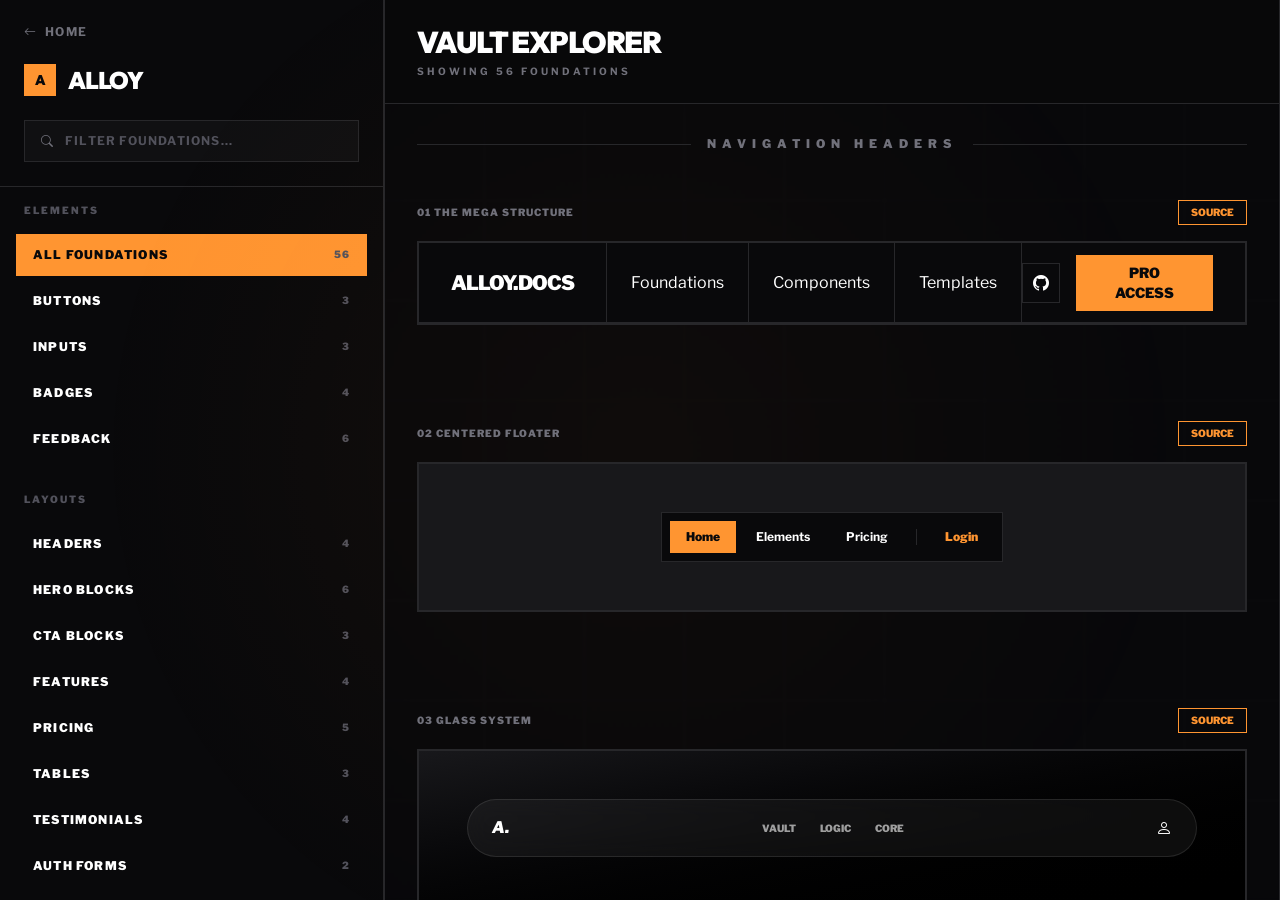
==== components/index.html @ 968284f5 "Initial commit." ====
<html lang="en" class="dark">
<head>
  <meta charset="UTF-8" />
  <meta name="viewport" content="width=device-width, initial-scale=1.0" />
  <title>Alloy | Explorer</title>
  <link href="../src/index.css" rel="stylesheet" />
  <link rel="stylesheet" href="https://cdn.jsdelivr.net/npm/bootstrap-icons/font/bootstrap-icons.css" />
  <style>
    .grid-lines {
        background-image: 
            linear-gradient(to right, rgba(39, 39, 42, 0.1) 1px, transparent 1px),
            linear-gradient(to bottom, rgba(39, 39, 42, 0.1) 1px, transparent 1px);
        background-size: 100px 100px;
    }
    .hero-glow {
        background: radial-gradient(circle at 50% 50%, rgba(255, 149, 49, 0.05) 0%, transparent 70%);
    }
    .pixel-border {
        box-shadow: 
            0 0 0 1px var(--color-bg),
            0 0 0 2px var(--color-border);
    }
    .layout-full-scroll {
      max-height: 80vh;
      overflow-y: auto;
      scrollbar-width: thin;
      scrollbar-color: #ff9531 transparent;
    }
    /* Hide scrollbar for Chrome, Safari and Opera */
    .scrollbar-hide::-webkit-scrollbar {
        display: none;
    }
    .scrollbar-hide {
        -ms-overflow-style: none;  /* IE and Edge */
        scrollbar-width: none;  /* Firefox */
    }
  </style>
</head>
<body class="h-screen overflow-hidden bg-bg text-white font-sans">
  <div class="flex h-full w-full">
    <!-- Structured Sidebar -->
    <aside class="w-full max-w-sm shrink-0 border-r border-border bg-bg">
      <div class="flex h-full flex-col">
        <div class="border-b border-border p-6">
          <div class="flex items-center justify-between mb-6">
              <a href="../index.html" class="flex items-center gap-2 text-xs font-bold text-zinc-500 hover:text-primary transition-colors uppercase tracking-widest">
                <i class="bi bi-arrow-left"></i> Home
              </a>
          </div>
          <h1 class="text-2xl font-black font-outfit tracking-tighter flex items-center gap-3">
            <span class="w-8 h-8 bg-primary flex items-center justify-center text-zinc-950 text-sm">A</span>
            ALLOY
          </h1>
          <div class="mt-6 flex items-center gap-3 border border-border bg-zinc-900/50 px-4 py-3 focus-within:border-primary transition-all">
            <i class="bi bi-search text-zinc-500 text-xs"></i>
            <input id="componentSearch" type="search" placeholder="FILTER FOUNDATIONS..." class="w-full bg-transparent text-xs font-bold uppercase tracking-widest outline-none placeholder:text-zinc-600" />
          </div>
        </div>
        
        <nav class="flex-1 overflow-y-auto p-4 scrollbar-hide space-y-8">
          <div>
            <p class="px-2 text-[10px] font-black uppercase tracking-[0.2em] text-zinc-600 mb-4">Elements</p>
            <div class="space-y-1">
              <button data-type="all" class="type-filter-btn flex w-full items-center justify-between px-4 py-3 text-left text-xs font-black uppercase tracking-widest transition-all border border-transparent hover:border-border hover:bg-bg-alt hover:text-primary">
                <span>All Foundations</span>
                <span class="text-[10px] text-zinc-600" data-count="all">0</span>
              </button>
              <button data-type="buttons" class="type-filter-btn flex w-full items-center justify-between px-4 py-3 text-left text-xs font-black uppercase tracking-widest transition-all border border-transparent hover:border-border hover:bg-bg-alt hover:text-primary">
                <span>Buttons</span>
                <span class="text-[10px] text-zinc-600" data-count="buttons">0</span>
              </button>
              <button data-type="inputs" class="type-filter-btn flex w-full items-center justify-between px-4 py-3 text-left text-xs font-black uppercase tracking-widest transition-all border border-transparent hover:border-border hover:bg-bg-alt hover:text-primary">
                <span>Inputs</span>
                <span class="text-[10px] text-zinc-600" data-count="inputs">0</span>
              </button>
              <button data-type="badges" class="type-filter-btn flex w-full items-center justify-between px-4 py-3 text-left text-xs font-black uppercase tracking-widest transition-all border border-transparent hover:border-border hover:bg-bg-alt hover:text-primary">
                <span>Badges</span>
                <span class="text-[10px] text-zinc-600" data-count="badges">0</span>
              </button>
              <button data-type="feedback" class="type-filter-btn flex w-full items-center justify-between px-4 py-3 text-left text-xs font-black uppercase tracking-widest transition-all border border-transparent hover:border-border hover:bg-bg-alt hover:text-primary">
                <span>Feedback</span>
                <span class="text-[10px] text-zinc-600" data-count="feedback">0</span>
              </button>
            </div>
          </div>

          <div>
            <p class="px-2 text-[10px] font-black uppercase tracking-[0.2em] text-zinc-600 mb-4">Layouts</p>
            <div class="space-y-1">
              <button data-type="navbars" class="type-filter-btn flex w-full items-center justify-between px-4 py-3 text-left text-xs font-black uppercase tracking-widest transition-all border border-transparent hover:border-border hover:bg-bg-alt hover:text-primary">
                <span>Headers</span>
                <span class="text-[10px] text-zinc-600" data-count="navbars">0</span>
              </button>
              <button data-type="heroes" class="type-filter-btn flex w-full items-center justify-between px-4 py-3 text-left text-xs font-black uppercase tracking-widest transition-all border border-transparent hover:border-border hover:bg-bg-alt hover:text-primary">
                <span>Hero Blocks</span>
                <span class="text-[10px] text-zinc-600" data-count="heroes">0</span>
              </button>
              <button data-type="cta" class="type-filter-btn flex w-full items-center justify-between px-4 py-3 text-left text-xs font-black uppercase tracking-widest transition-all border border-transparent hover:border-border hover:bg-bg-alt hover:text-primary">
                <span>CTA Blocks</span>
                <span class="text-[10px] text-zinc-600" data-count="cta">0</span>
              </button>
              <button data-type="features" class="type-filter-btn flex w-full items-center justify-between px-4 py-3 text-left text-xs font-black uppercase tracking-widest transition-all border border-transparent hover:border-border hover:bg-bg-alt hover:text-primary">
                <span>Features</span>
                <span class="text-[10px] text-zinc-600" data-count="features">0</span>
              </button>
              <button data-type="pricing" class="type-filter-btn flex w-full items-center justify-between px-4 py-3 text-left text-xs font-black uppercase tracking-widest transition-all border border-transparent hover:border-border hover:bg-bg-alt hover:text-primary">
                <span>Pricing</span>
                <span class="text-[10px] text-zinc-600" data-count="pricing">0</span>
              </button>
              <button data-type="tables" class="type-filter-btn flex w-full items-center justify-between px-4 py-3 text-left text-xs font-black uppercase tracking-widest transition-all border border-transparent hover:border-border hover:bg-bg-alt hover:text-primary">
                <span>Tables</span>
                <span class="text-[10px] text-zinc-600" data-count="tables">0</span>
              </button>
              <button data-type="testimonials" class="type-filter-btn flex w-full items-center justify-between px-4 py-3 text-left text-xs font-black uppercase tracking-widest transition-all border border-transparent hover:border-border hover:bg-bg-alt hover:text-primary">
                <span>Testimonials</span>
                <span class="text-[10px] text-zinc-600" data-count="testimonials">0</span>
              </button>
              <button data-type="auth" class="type-filter-btn flex w-full items-center justify-between px-4 py-3 text-left text-xs font-black uppercase tracking-widest transition-all border border-transparent hover:border-border hover:bg-bg-alt hover:text-primary">
                <span>Auth Forms</span>
                <span class="text-[10px] text-zinc-600" data-count="auth">0</span>
              </button>
              <button data-type="contact" class="type-filter-btn flex w-full items-center justify-between px-4 py-3 text-left text-xs font-black uppercase tracking-widest transition-all border border-transparent hover:border-border hover:bg-bg-alt hover:text-primary">
                <span>Contact Forms</span>
                <span class="text-[10px] text-zinc-600" data-count="contact">0</span>
              </button>
              <button data-type="footers" class="type-filter-btn flex w-full items-center justify-between px-4 py-3 text-left text-xs font-black uppercase tracking-widest transition-all border border-transparent hover:border-border hover:bg-bg-alt hover:text-primary">
                <span>Footers</span>
                <span class="text-[10px] text-zinc-600" data-count="footers">0</span>
              </button>
              <button data-type="navigation" class="type-filter-btn flex w-full items-center justify-between px-4 py-3 text-left text-xs font-black uppercase tracking-widest transition-all border border-transparent hover:border-border hover:bg-bg-alt hover:text-primary">
                <span>Navigation</span>
                <span class="text-[10px] text-zinc-600" data-count="navigation">0</span>
              </button>
            </div>
          </div>
        </nav>
      </div>
    </aside>

    <!-- Main Content Area -->
    <main class="flex-1 overflow-y-auto grid-lines relative">
      <div class="fixed inset-0 hero-glow pointer-events-none"></div>
      <div class="relative max-w-[1440px] mx-auto min-h-full border-x border-border bg-bg/40 backdrop-blur-[1px]">
        <div class="sticky top-0 z-30 border-b border-border bg-bg/90 backdrop-blur px-8 py-6">
            <h2 class="text-3xl font-black font-outfit tracking-tighter uppercase">Vault Explorer</h2>
            <p id="resultsSummary" class="text-[10px] font-bold text-zinc-500 tracking-[0.3em] uppercase mt-1">Showing all variants</p>
        </div>

        <section id="componentList" class="p-8 space-y-40">
          
          <!-- NAVBARS -->
          <article data-type="navbars" class="component-block">
            <div class="flex items-center gap-4 mb-12">
                <div class="h-px flex-1 bg-border"></div>
                <h3 class="text-xs font-black tracking-[0.5em] text-zinc-500 uppercase">Navigation Headers</h3>
                <div class="h-px flex-1 bg-border"></div>
            </div>

            <div class="space-y-24">
              <!-- Variant 1 -->
              <div class="variant-item" data-variant="Mega Menu Blocky">
                <div class="flex justify-between items-center mb-4">
                    <span class="text-[10px] font-black text-zinc-500 uppercase tracking-widest">01 THE MEGA STRUCTURE</span>
                    <button class="show-code-btn text-[10px] font-black text-primary border border-primary px-3 py-1 hover:bg-primary hover:text-zinc-950 transition-all">SOURCE</button>
                </div>
                <div class="preview-area border-2 border-border bg-bg p-0 overflow-hidden">
                    <nav class="h-20 flex items-center justify-between px-8 border-b border-border">
                        <div class="flex items-center gap-8 h-full">
                            <div class="font-black text-xl tracking-tighter text-white">ALLOY.DOCS</div>
                            <div class="hidden md:flex h-full items-center">
                                <a href="#" class="h-full flex items-center px-6 border-x border-border hover:bg-zinc-900 transition-colors">Foundations</a>
                                <a href="#" class="h-full flex items-center px-6 border-r border-border hover:bg-zinc-900 transition-colors">Components</a>
                                <a href="#" class="h-full flex items-center px-6 border-r border-border hover:bg-zinc-900 transition-colors">Templates</a>
                            </div>
                        </div>
                        <div class="flex items-center gap-4 text-white">
                            <div class="h-10 w-10 border border-border flex items-center justify-center"><i class="bi bi-github"></i></div>
                            <button class="px-6 py-2 bg-primary text-zinc-950 font-black text-sm">PRO ACCESS</button>
                        </div>
                    </nav>
                </div>
              </div>

              <!-- Variant 2 -->
              <div class="variant-item" data-variant="Minimal Center Nav">
                <div class="flex justify-between items-center mb-4">
                    <span class="text-[10px] font-black text-zinc-500 uppercase tracking-widest">02 CENTERED FLOATER</span>
                    <button class="show-code-btn text-[10px] font-black text-primary border border-primary px-3 py-1 hover:bg-primary hover:text-zinc-950 transition-all">SOURCE</button>
                </div>
                <div class="preview-area p-12 bg-bg-alt border-2 border-border">
                    <nav class="max-w-fit mx-auto bg-bg border border-border p-2 flex items-center gap-1">
                        <a href="#" class="px-4 py-2 bg-primary text-zinc-950 text-xs font-black">Home</a>
                        <a href="#" class="px-4 py-2 hover:bg-zinc-900 text-white text-xs font-bold transition-colors">Elements</a>
                        <a href="#" class="px-4 py-2 hover:bg-zinc-900 text-white text-xs font-bold transition-colors">Pricing</a>
                        <div class="w-px h-4 bg-border mx-2"></div>
                        <button class="px-4 py-2 text-xs font-black text-primary">Login</button>
                    </nav>
                </div>
              </div>

              <!-- Variant 3 -->
              <div class="variant-item" data-variant="Glass Compact Nav">
                <div class="flex justify-between items-center mb-4">
                    <span class="text-[10px] font-black text-zinc-500 uppercase tracking-widest">03 GLASS SYSTEM</span>
                    <button class="show-code-btn text-[10px] font-black text-primary border border-primary px-3 py-1 hover:bg-primary hover:text-zinc-950 transition-all">SOURCE</button>
                </div>
                <div class="preview-area p-12 bg-linear-to-br from-zinc-900 to-black border-2 border-border">
                    <nav class="flex items-center justify-between px-6 py-4 bg-white/5 backdrop-blur-md border border-white/10 rounded-full">
                        <div class="font-black text-white italic">A.</div>
                        <div class="flex gap-6">
                            <a href="#" class="text-[10px] font-black uppercase text-white/60 hover:text-white">Vault</a>
                            <a href="#" class="text-[10px] font-black uppercase text-white/60 hover:text-white">Logic</a>
                            <a href="#" class="text-[10px] font-black uppercase text-white/60 hover:text-white">Core</a>
                        </div>
                        <i class="bi bi-person text-white"></i>
                    </nav>
                </div>
              </div>

              <!-- Variant 4: Floating Nav Bar -->
              <div class="variant-item" data-variant="Floating Pill Nav">
                <div class="flex justify-between items-center mb-4">
                    <span class="text-[10px] font-black text-zinc-500 uppercase tracking-widest">04 FLOATING PILL</span>
                    <button class="show-code-btn text-[10px] font-black text-primary border border-primary px-3 py-1 hover:bg-primary hover:text-zinc-950 transition-all">SOURCE</button>
                </div>
                <div class="preview-area p-12 lg:p-24 bg-zinc-950 border-2 border-border relative overflow-hidden flex items-center justify-center">
                    <div class="absolute inset-0 grid-lines opacity-10"></div>
                    <nav class="relative z-10 px-2 py-2 bg-bg border border-border shadow-2xl rounded-full flex items-center gap-2">
                        <a href="#" class="px-6 py-2 rounded-full bg-primary text-zinc-950 text-[10px] font-black uppercase tracking-widest">Dashboard</a>
                        <a href="#" class="px-6 py-2 rounded-full text-zinc-500 hover:text-white hover:bg-zinc-900 transition-all text-[10px] font-black uppercase tracking-widest">Features</a>
                        <a href="#" class="px-6 py-2 rounded-full text-zinc-500 hover:text-white hover:bg-zinc-900 transition-all text-[10px] font-black uppercase tracking-widest">Metrics</a>
                        <div class="w-px h-4 bg-border mx-2"></div>
                        <a href="#" class="w-8 h-8 rounded-full border border-border flex items-center justify-center text-white hover:border-primary hover:text-primary transition-all">
                            <i class="bi bi-grid-fill text-xs"></i>
                        </a>
                    </nav>
                </div>
              </div>
            </div>
          </article>

          <!-- BUTTONS -->
          <article data-type="buttons" class="component-block">
            <div class="flex items-center gap-4 mb-12">
                <div class="h-px flex-1 bg-border"></div>
                <h3 class="text-xs font-black tracking-[0.5em] text-zinc-500 uppercase">Action Elements</h3>
                <div class="h-px flex-1 bg-border"></div>
            </div>

            <div class="grid grid-cols-1 md:grid-cols-3 gap-12">
              <div class="variant-item group" data-variant="Primary Core">
                <div class="flex justify-between items-center mb-4">
                    <span class="text-[10px] font-black text-primary uppercase tracking-widest">01 CORE</span>
                    <button class="show-code-btn text-[10px] border border-primary px-2 py-1">SOURCE</button>
                </div>
                <div class="preview-area bg-zinc-950 p-12 flex items-center justify-center border border-border">
                    <button class="px-8 py-4 bg-primary text-zinc-950 font-black border-2 border-primary hover:bg-transparent hover:text-primary transition-all">CORE ACTION</button>
                </div>
              </div>
              
              <div class="variant-item group" data-variant="Ghost Structural">
                <div class="flex justify-between items-center mb-4">
                    <span class="text-[10px] font-black text-zinc-500 uppercase tracking-widest">02 GHOST</span>
                    <button class="show-code-btn text-[10px] border border-zinc-700 px-2 py-1">SOURCE</button>
                </div>
                <div class="preview-area bg-bg p-12 flex items-center justify-center border border-border">
                    <button class="px-8 py-4 border-2 border-zinc-500 text-zinc-500 font-black hover:bg-zinc-500 hover:text-zinc-950 transition-all">STRUCTURAL</button>
                </div>
              </div>

              <div class="variant-item group" data-variant="Floating Action">
                <div class="flex justify-between items-center mb-4">
                    <span class="text-[10px] font-black text-zinc-500 uppercase tracking-widest">03 FLOATER</span>
                    <button class="show-code-btn text-[10px] border border-zinc-700 px-2 py-1">SOURCE</button>
                </div>
                <div class="preview-area bg-bg p-12 flex items-center justify-center border border-border">
                    <button class="w-16 h-16 bg-primary text-zinc-950 flex items-center justify-center text-2xl pixel-border hover:scale-110 transition-transform"><i class="bi bi-plus-lg"></i></button>
                </div>
              </div>
            </div>
          </article>

          <!-- BADGES -->
          <article data-type="badges" class="component-block">
            <div class="flex items-center gap-4 mb-12">
                <div class="h-px flex-1 bg-border"></div>
                <h3 class="text-xs font-black tracking-[0.5em] text-zinc-500 uppercase">Status Tags</h3>
                <div class="h-px flex-1 bg-border"></div>
            </div>
            
            <div class="grid grid-cols-2 md:grid-cols-4 gap-6">
                <!-- Individual Badge: Success -->
                <div class="variant-item preview-area border border-border p-6 text-center space-y-4" data-variant="Badge Success">
                    <span class="inline-flex items-center px-3 py-1 bg-emerald-500/10 text-emerald-500 border border-emerald-500/20 text-[10px] font-black uppercase tracking-widest">Active</span>
                    <button class="show-code-btn block w-full text-[8px] text-zinc-600 hover:text-primary transition-colors">CODE</button>
                </div>
                <!-- Individual Badge: Warning -->
                <div class="variant-item preview-area border border-border p-6 text-center space-y-4" data-variant="Badge Warning">
                    <span class="inline-flex items-center px-3 py-1 bg-amber-500/10 text-amber-500 border border-amber-500/20 text-[10px] font-black uppercase tracking-widest">Compromised</span>
                    <button class="show-code-btn block w-full text-[8px] text-zinc-600 hover:text-primary transition-colors">CODE</button>
                </div>
                <!-- Individual Badge: Danger -->
                <div class="variant-item preview-area border border-border p-6 text-center space-y-4" data-variant="Badge Danger">
                    <span class="inline-flex items-center px-3 py-1 bg-rose-500/10 text-rose-500 border border-rose-500/20 text-[10px] font-black uppercase tracking-widest">Rejected</span>
                    <button class="show-code-btn block w-full text-[8px] text-zinc-600 hover:text-primary transition-colors">CODE</button>
                </div>
                <!-- Individual Badge: Neutral -->
                <div class="variant-item preview-area border border-border p-6 text-center space-y-4" data-variant="Badge Neutral">
                    <span class="inline-flex items-center px-3 py-1 bg-zinc-500/10 text-zinc-500 border border-zinc-500/20 text-[10px] font-black uppercase tracking-widest">Draft</span>
                    <button class="show-code-btn block w-full text-[8px] text-zinc-600 hover:text-primary transition-colors">CODE</button>
                </div>
            </div>
          </article>

          <!-- INPUTS -->
          <article data-type="inputs" class="component-block">
            <div class="flex items-center gap-4 mb-12">
                <div class="h-px flex-1 bg-border"></div>
                <h3 class="text-xs font-black tracking-[0.5em] text-zinc-500 uppercase">Data Entry</h3>
                <div class="h-px flex-1 bg-border"></div>
            </div>

            <div class="grid grid-cols-1 md:grid-cols-2 gap-12">
               <!-- Variant 1 -->
               <div class="variant-item" data-variant="Blocky Structural Input">
                 <div class="flex justify-between items-center mb-4">
                     <span class="text-[10px] font-black text-zinc-600 uppercase tracking-widest">01 BLOCKY</span>
                     <button class="show-code-btn text-[8px] border border-zinc-800 px-2 py-1">SOURCE</button>
                 </div>
                 <div class="preview-area bg-bg-alt border border-border p-8">
                    <label class="block text-[8px] font-black uppercase text-zinc-600 mb-2">Node Name</label>
                    <input type="text" placeholder="INITIALIZE..." class="w-full bg-zinc-950 border border-border px-4 py-3 text-xs font-black uppercase tracking-widest outline-none focus:border-primary transition-all" />
                 </div>
               </div>

               <!-- Variant 2 -->
               <div class="variant-item" data-variant="Underline Core">
                 <div class="flex justify-between items-center mb-4">
                     <span class="text-[10px] font-black text-zinc-600 uppercase tracking-widest">02 MINIMAL</span>
                     <button class="show-code-btn text-[8px] border border-zinc-800 px-2 py-1">SOURCE</button>
                 </div>
                 <div class="preview-area bg-bg-alt border border-border p-8">
                    <label class="block text-[8px] font-black uppercase text-zinc-600 mb-2">Protocol ID</label>
                    <input type="text" placeholder="AUTH_SECURE" class="w-full bg-transparent border-b-2 border-zinc-800 px-0 py-3 text-sm font-bold outline-none focus:border-primary transition-all" />
                 </div>
               </div>

               <!-- Variant 3 -->
               <div class="variant-item col-span-full" data-variant="Search Command Palette">
                 <div class="flex justify-between items-center mb-4">
                     <span class="text-[10px] font-black text-zinc-600 uppercase tracking-widest">03 CONSOLE</span>
                     <button class="show-code-btn text-[8px] border border-zinc-800 px-2 py-1">SOURCE</button>
                 </div>
                 <div class="preview-area bg-bg-alt border border-border p-1">
                     <div class="flex items-center gap-4 bg-zinc-950 px-6 py-4">
                         <i class="bi bi-terminal text-primary"></i>
                         <input type="text" placeholder="SEARCH PROTOCOLS..." class="w-full bg-transparent text-xs font-black uppercase tracking-widest outline-none placeholder:text-zinc-800" />
                         <div class="flex gap-1">
                             <span class="text-[8px] border border-zinc-800 px-1 py-0.5 text-zinc-600 font-black uppercase">CTR</span>
                             <span class="text-[8px] border border-zinc-800 px-1 py-0.5 text-zinc-600 font-black uppercase">K</span>
                         </div>
                     </div>
                 </div>
               </div>
            </div>
          </article>

          <!-- HEROES -->
          <article data-type="heroes" class="component-block">
            <div class="flex items-center gap-4 mb-12">
                <div class="h-px flex-1 bg-border"></div>
                <h3 class="text-xs font-black tracking-[0.5em] text-zinc-500 uppercase">Immersive Heroes</h3>
                <div class="h-px flex-1 bg-border"></div>
            </div>

            <div class="space-y-24">
                <!-- Variant 1 -->
                <div class="variant-item" data-variant="Hero Split Visual">
                    <div class="flex justify-between items-center mb-6">
                        <p class="text-[10px] font-black text-zinc-500 uppercase tracking-widest">01 THE SPLIT CORE</p>
                        <button class="show-code-btn text-[10px] font-black text-primary border border-primary px-3 py-1 hover:bg-primary hover:text-zinc-950 transition-all">SOURCE</button>
                    </div>
                    <div class="layout-full-scroll border-2 border-border">
                        <section class="grid lg:grid-cols-2 bg-bg text-white">
                            <div class="p-12 lg:p-32 flex flex-col justify-center border-b lg:border-b-0 lg:border-r border-border uppercase font-outfit">
                                <span class="text-primary font-black tracking-[0.3em] text-[10px] mb-8 underline decoration-2 underline-offset-8">Logic Node // 14</span>
                                <h1 class="text-6xl md:text-8xl font-black leading-none mb-12 tracking-tighter">Atomic <br>Systems.</h1>
                                <p class="text-zinc-500 text-lg leading-relaxed max-w-md mb-12 lowercase font-sans">Composable architecture for teams that prioritize structural clarity over generic polish.</p>
                                <div class="flex gap-4">
                                    <button class="px-8 py-4 bg-primary text-zinc-950 font-black text-xs">GET ALLOY</button>
                                    <button class="px-8 py-4 border border-zinc-700 text-zinc-500 font-bold text-xs hover:bg-zinc-900 transition-all">VIEW DOCS</button>
                                </div>
                            </div>
                            <div class="bg-zinc-950 overflow-hidden relative p-12 flex items-center justify-center">
                                <div class="absolute inset-0 grid-lines opacity-20"></div>
                                <div class="w-96 aspect-square border border-border bg-bg pixel-border p-8 relative">
                                    <div class="h-full border border-dashed border-zinc-800 flex flex-col justify-end p-8">
                                        <div class="h-4 w-full bg-zinc-900 mb-2"></div>
                                        <div class="h-4 w-3/4 bg-zinc-900 mb-2"></div>
                                        <div class="h-4 w-full bg-primary"></div>
                                    </div>
                                </div>
                            </div>
                        </section>
                    </div>
                </div>

                <!-- Variant 2 -->
                <div class="variant-item" data-variant="Hero Centered Impact">
                    <div class="flex justify-between items-center mb-6">
                        <p class="text-[10px] font-black text-zinc-500 uppercase tracking-widest">02 THE CENTER MASS</p>
                        <button class="show-code-btn text-[10px] font-black text-primary border border-primary px-3 py-1 hover:bg-primary hover:text-zinc-950 transition-all">SOURCE</button>
                    </div>
                    <div class="preview-area layout-full-scroll border-2 border-border grid-lines px-10">
                        <section class="py-32 px-8 text-center bg-bg/80 backdrop-blur">
                            <h2 class="text-7xl md:text-9xl font-black font-outfit tracking-tighter mb-12 uppercase leading-[0.8] italic">Engineered <br><span class="text-primary italic">Precision.</span></h2>
                            <p class="text-zinc-500 text-xl max-w-2xl mx-auto mb-16 font-bold uppercase tracking-widest">Zero compromises on performance or precision.</p>
                            <div class="flex flex-col md:flex-row items-center justify-center gap-6">
                                <button class="w-full md:w-auto px-12 py-6 bg-primary text-zinc-950 font-black text-xl border-2 border-primary hover:bg-transparent hover:text-primary transition-all uppercase">Start Build</button>
                            </div>
                        </section>
                    </div>
                </div>

                <!-- Variant 3 -->
                <div class="variant-item" data-variant="Hero Narrative Text">
                    <div class="flex justify-between items-center mb-6">
                        <p class="text-[10px] font-black text-zinc-500 uppercase tracking-widest">03 THE NARRATIVE</p>
                        <button class="show-code-btn text-[10px] font-black text-primary border border-primary px-3 py-1 hover:bg-primary hover:text-zinc-950 transition-all">SOURCE</button>
                    </div>
                    <div class="preview-area layout-full-scroll border-2 border-border grid-lines p-12">
                        <section class="max-w-4xl mx-auto py-24 px-12 bg-bg border border-border p-12">
                            <p class="text-4xl md:text-6xl font-black font-outfit uppercase leading-tight mb-16 italic">"We built an industrial foundation for the next generation of digital architecture."</p>
                            <div class="h-2 w-24 bg-primary px-4 mb-8"></div>
                            <div class="flex justify-between items-end">
                                <div class="text-[10px] font-black uppercase text-zinc-600">ALLOY_v1.0.0</div>
                                <button class="text-primary font-black uppercase tracking-widest border-b-2 border-primary">Explore Foundations</button>
                            </div>
                        </section>
                    </div>
                </div>

                <!-- Variant 4: Visual Core Hero -->
                <div class="variant-item" data-variant="Visual Core Hero">
                    <div class="flex justify-between items-center mb-6">
                        <p class="text-[10px] font-black text-zinc-500 uppercase tracking-widest">04 CORE_GEOMETRY</p>
                        <button class="show-code-btn text-[10px] font-black text-primary border border-primary px-3 py-1 hover:bg-primary hover:text-zinc-950 transition-all">SOURCE</button>
                    </div>
                    <div class="preview-area layout-full-scroll border-2 border-border grid-lines relative p-20 py-40 flex items-center justify-center">
                         <div class="absolute inset-0 opacity-10 bg-[radial-gradient(circle_at_center,var(--color-primary)_1px,transparent_1px)] bg-size-[40px_40px]"></div>
                         <div class="z-10 text-center max-w-4xl">
                            <h3 class="text-8xl md:text-[12rem] font-black font-outfit uppercase leading-[0.8] mb-12 tracking-tighter italic">Alloy <br><span class="text-primary">Core.</span></h3>
                            <button class="px-16 py-8 border-4 border-primary text-primary font-black uppercase text-2xl hover:bg-primary hover:text-bg transition-all">Initialize_v4</button>
                         </div>
                    </div>
                </div>
                <!-- Variant 5: Command Console Hero -->
                <div class="variant-item" data-variant="Command Console Hero">
                    <div class="flex justify-between items-center mb-6">
                        <p class="text-[10px] font-black text-zinc-500 uppercase tracking-widest">05 TERMINAL_CMD</p>
                        <button class="show-code-btn text-[10px] font-black text-primary border border-primary px-3 py-1 hover:bg-primary hover:text-zinc-950 transition-all">SOURCE</button>
                    </div>
                    <div class="preview-area layout-full-scroll border-2 border-border bg-bg p-8 font-mono">
                         <div class="bg-zinc-900 border border-border overflow-hidden max-w-2xl mx-auto">
                             <div class="px-4 py-2 bg-zinc-800 border-b border-border flex items-center justify-between">
                                 <span class="text-[10px] font-bold text-zinc-500">alloy@core: ~</span>
                                 <div class="flex gap-1.5">
                                     <div class="w-2 h-2 rounded-full bg-rose-500/50"></div>
                                     <div class="w-2 h-2 rounded-full bg-amber-500/50"></div>
                                     <div class="w-2 h-2 rounded-full bg-emerald-500/50"></div>
                                 </div>
                             </div>
                             <div class="p-6 text-emerald-500 text-xs leading-relaxed">
                                 <p class="mb-2"><span class="text-zinc-500">$</span> alloy init --foundation</p>
                                 <p class="mb-2">[OK] Scoping architecture...</p>
                                 <p class="mb-2 font-black text-white italic">[DONE] Core logic established.</p>
                                 <p class="mb-4 text-primary animate-pulse">_</p>
                                 <button class="px-6 py-2 border border-emerald-500 text-emerald-500 text-[10px] font-bold uppercase hover:bg-emerald-500 hover:text-bg transition-all">Deploy.x0</button>
                             </div>
                         </div>
                    </div>
                </div>

                <!-- Variant 6: Split Visual Hero -->
                <div class="variant-item" data-variant="Split Visual Hero">
                    <div class="flex justify-between items-center mb-6">
                        <p class="text-[10px] font-black text-zinc-500 uppercase tracking-widest">06 SPLIT_VISUAL</p>
                        <button class="show-code-btn text-[10px] font-black text-primary border border-primary px-3 py-1 hover:bg-primary hover:text-zinc-950 transition-all">SOURCE</button>
                    </div>
                    <div class="preview-area items-stretch border-2 border-border overflow-hidden">
                        <section class="grid lg:grid-cols-2 bg-bg min-h-[500px]">
                            <div class="p-16 flex flex-col justify-center border-b lg:border-b-0 lg:border-r border-border">
                                <h2 class="text-5xl font-black font-outfit uppercase italic tracking-tighter leading-none mb-8">Structural <br>Integrity_</h2>
                                <p class="text-zinc-500 text-sm font-bold uppercase tracking-widest leading-relaxed mb-12">Building foundations that scale with your logic, not just your layout.</p>
                                <div class="flex gap-4">
                                     <button class="px-8 py-4 bg-primary text-bg font-black uppercase text-xs">Initialize</button>
                                </div>
                            </div>
                            <div class="bg-zinc-900 relative flex items-center justify-center p-12 overflow-hidden">
                                 <div class="absolute inset-0 grid-lines opacity-10"></div>
                                 <div class="relative w-full aspect-video border-2 border-primary bg-zinc-950 pixel-border p-4">
                                      <div class="h-full border border-dashed border-zinc-700 flex flex-col justify-center items-center gap-4">
                                           <div class="w-12 h-1 bg-primary"></div>
                                           <div class="w-24 h-1 bg-zinc-800"></div>
                                           <div class="w-16 h-1 bg-primary"></div>
                                      </div>
                                 </div>
                            </div>
                        </section>
                    </div>
                </div>
            </div>
          </article>

          <!-- FEATURES -->
          <article data-type="features" class="component-block">
            <div class="flex items-center gap-4 mb-12">
                <div class="h-px flex-1 bg-border"></div>
                <h3 class="text-xs font-black tracking-[0.5em] text-zinc-500 uppercase">Foundations</h3>
                <div class="h-px flex-1 bg-border"></div>
            </div>

            <div class="space-y-24">
                <!-- Variant 1 -->
                <div class="variant-item" data-variant="Feature Grid">
                    <div class="flex justify-between items-center mb-6">
                        <p class="text-[10px] font-black text-zinc-500 uppercase tracking-widest">01 PIXEL GRID</p>
                        <button class="show-code-btn text-[10px] font-black text-primary border border-primary px-3 py-1 hover:bg-primary hover:text-zinc-950 transition-all">SOURCE</button>
                    </div>
                    <div class="preview-area grid md:grid-cols-3 border border-border">
                        <div class="p-12 border-b md:border-b-0 md:border-r border-border hover:bg-zinc-900 transition-all text-white">
                            <div class="w-12 h-12 bg-primary flex items-center justify-center font-black text-zinc-950 mb-8 font-outfit">A</div>
                            <h4 class="text-xl font-bold mb-4 uppercase">Logic Driven</h4>
                            <p class="text-zinc-500 text-sm leading-relaxed">Components following a strict mathematical foundation.</p>
                        </div>
                        <div class="p-12 border-b md:border-b-0 md:border-r border-border hover:bg-zinc-900 transition-all text-white">
                            <div class="w-12 h-12 bg-zinc-800 flex items-center justify-center font-black text-white mb-8 font-outfit">B</div>
                            <h4 class="text-xl font-bold mb-4 uppercase">Zero Bloat</h4>
                            <p class="text-zinc-500 text-sm leading-relaxed">Clean, efficient Tailwind utility patterns.</p>
                        </div>
                        <div class="p-12 hover:bg-zinc-900 transition-all text-white">
                            <div class="w-12 h-12 bg-zinc-800 flex items-center justify-center font-black text-white mb-8 font-outfit">C</div>
                            <h4 class="text-xl font-bold mb-4 uppercase">Modular.</h4>
                            <p class="text-zinc-500 text-sm leading-relaxed">Standardized intersections and scales.</p>
                        </div>
                    </div>
                </div>

                <!-- Variant 2 -->
                <div class="variant-item" data-variant="Visual Feature Split">
                    <div class="flex justify-between items-center mb-6">
                        <p class="text-[10px] font-black text-zinc-500 uppercase tracking-widest">02 INTERFACE MERGE</p>
                        <button class="show-code-btn text-[10px] font-black text-primary border border-primary px-3 py-1 hover:bg-primary hover:text-zinc-950 transition-all">SOURCE</button>
                    </div>
                    <div class="preview-area border-2 border-border grid md:grid-cols-2">
                        <div class="p-12 lg:p-20 bg-bg border-b md:border-b-0 md:border-r border-border">
                            <h3 class="text-4xl font-black font-outfit uppercase mb-8 italic text-white">Raw <br>Interface.</h3>
                            <p class="text-zinc-500 mb-12 leading-relaxed">Anti-aliasing on all core font-weights.</p>
                            <div class="flex gap-4">
                                <div class="w-10 h-10 border border-primary flex items-center justify-center text-primary font-black">01</div>
                                <div class="w-10 h-10 border border-zinc-700 flex items-center justify-center text-zinc-700 font-black">02</div>
                                <div class="w-10 h-10 border border-zinc-700 flex items-center justify-center text-zinc-700 font-black">03</div>
                            </div>
                        </div>
                        <div class="bg-zinc-950 p-12 flex items-center justify-center relative overflow-hidden">
                            <div class="absolute inset-0 grid-lines opacity-10"></div>
                            <div class="w-full h-40 border border-dashed border-zinc-700"></div>
                        </div>
                    </div>
                </div>

                <!-- Variant 3 -->
                <div class="variant-item" data-variant="Features List Blocky">
                    <div class="flex justify-between items-center mb-6">
                        <p class="text-[10px] font-black text-zinc-500 uppercase tracking-widest">03 THE STACK</p>
                        <button class="show-code-btn text-[10px] font-black text-primary border border-primary px-3 py-1 hover:bg-primary hover:text-zinc-950 transition-all">SOURCE</button>
                    </div>
                    <div class="preview-area space-y-px bg-border border border-border">
                        <div class="p-8 bg-bg flex items-center justify-between hover:bg-zinc-900 transition-all">
                            <span class="text-xs font-black uppercase tracking-widest">Global State Logic</span>
                            <i class="bi bi-arrow-right text-primary"></i>
                        </div>
                        <div class="p-8 bg-bg flex items-center justify-between hover:bg-zinc-900 transition-all">
                            <span class="text-xs font-black uppercase tracking-widest">Atomic Prop System</span>
                            <i class="bi bi-arrow-right text-primary"></i>
                        </div>
                        <div class="p-8 bg-bg flex items-center justify-between hover:bg-zinc-900 transition-all">
                            <span class="text-xs font-black uppercase tracking-widest">Pixel Grid Engine</span>
                            <i class="bi bi-arrow-right text-primary"></i>
                        </div>
                    </div>
                </div>

                <!-- Variant 4: Hover Cards Feature Grid -->
                <div class="variant-item" data-variant="Hover Grid Logic">
                    <div class="flex justify-between items-center mb-6">
                        <p class="text-[10px] font-black text-zinc-500 uppercase tracking-widest">04 HOVER SYSTEM LOGIC</p>
                        <button class="show-code-btn text-[10px] font-black text-primary border border-primary px-3 py-1 hover:bg-primary hover:text-zinc-950 transition-all">SOURCE</button>
                    </div>
                    <div class="preview-area grid md:grid-cols-2 lg:grid-cols-4 gap-6 bg-transparent">
                        <div class="p-8 border-2 border-border bg-bg hover:border-primary hover:-translate-y-2 transition-all cursor-pointer group">
                            <i class="bi bi-cpu-fill text-3xl text-zinc-600 mb-6 group-hover:text-primary transition-all block"></i>
                            <h4 class="text-xs font-black uppercase mb-4 text-white">Logic Processing</h4>
                            <p class="text-[10px] uppercase font-bold text-zinc-500">Fast logic resolution protocols.</p>
                        </div>
                        <div class="p-8 border-2 border-border bg-bg hover:border-primary hover:-translate-y-2 transition-all cursor-pointer group">
                            <i class="bi bi-shield-lock-fill text-3xl text-zinc-600 mb-6 group-hover:text-primary transition-all block"></i>
                            <h4 class="text-xs font-black uppercase mb-4 text-white">Encrypted Core</h4>
                            <p class="text-[10px] uppercase font-bold text-zinc-500">Security-first architecture design.</p>
                        </div>
                        <div class="p-8 border-2 border-border bg-bg hover:border-primary hover:-translate-y-2 transition-all cursor-pointer group">
                            <i class="bi bi-hdd-network-fill text-3xl text-zinc-600 mb-6 group-hover:text-primary transition-all block"></i>
                            <h4 class="text-xs font-black uppercase mb-4 text-white">Network Sync</h4>
                            <p class="text-[10px] uppercase font-bold text-zinc-500">Real-time global state replication.</p>
                        </div>
                        <div class="p-8 border-2 border-border bg-bg hover:border-primary hover:-translate-y-2 transition-all cursor-pointer group">
                            <i class="bi bi-lightning-charge-fill text-3xl text-zinc-600 mb-6 group-hover:text-primary transition-all block"></i>
                            <h4 class="text-xs font-black uppercase mb-4 text-white">Zero Latency</h4>
                            <p class="text-[10px] uppercase font-bold text-zinc-500">Instant component render engine.</p>
                        </div>
                    </div>
                </div>
            </div>
          </article>

          <!-- PRICING -->
          <article data-type="pricing" class="component-block">
            <div class="flex items-center gap-4 mb-12">
                <div class="h-px flex-1 bg-border"></div>
                <h3 class="text-xs font-black tracking-[0.5em] text-zinc-500 uppercase">Unit Pricing</h3>
                <div class="h-px flex-1 bg-border"></div>
            </div>

            <div class="space-y-24">
                <!-- Variant 1 -->
                <div class="variant-item" data-variant="Pricing Tier Blocky">
                    <div class="flex justify-between items-center mb-6">
                        <p class="text-[10px] font-black text-zinc-500 uppercase tracking-widest">01 GRID PRICING</p>
                        <button class="show-code-btn text-[10px] font-black text-primary border border-primary px-3 py-1 hover:bg-primary hover:text-zinc-950 transition-all">SOURCE</button>
                    </div>
                    <div class="preview-area grid md:grid-cols-3 gap-px bg-border border border-border">
                        <div class="p-12 bg-bg">
                            <h4 class="text-xs font-black text-zinc-600 uppercase mb-8">Node // 01</h4>
                            <div class="text-4xl font-black mb-8 italic">$0</div>
                            <button class="w-full py-4 border border-zinc-800 text-zinc-600 font-black text-[10px] uppercase tracking-widest">Initialize</button>
                        </div>
                        <div class="p-12 bg-bg border-x-4 border-x-primary">
                            <h4 class="text-xs font-black text-primary uppercase mb-8">Core // 02</h4>
                            <div class="text-4xl font-black mb-8 italic">$49</div>
                            <button class="w-full py-4 bg-primary text-zinc-950 font-black text-[10px] uppercase tracking-widest">Get Primary</button>
                        </div>
                        <div class="p-12 bg-bg">
                            <h4 class="text-xs font-black text-zinc-600 uppercase mb-8">Nexus // 03</h4>
                            <div class="text-4xl font-black mb-8 italic">$149</div>
                            <button class="w-full py-4 border border-zinc-800 text-zinc-600 font-black text-[10px] uppercase tracking-widest">Connect</button>
                        </div>
                    </div>
                </div>

                <!-- Variant 2 -->
                <div class="variant-item" data-variant="Pricing Comparison">
                    <div class="flex justify-between items-center mb-6">
                        <p class="text-[10px] font-black text-zinc-500 uppercase tracking-widest">02 LOGIC COMPARISON</p>
                        <button class="show-code-btn text-[10px] font-black text-primary border border-primary px-3 py-1 hover:bg-primary hover:text-zinc-950 transition-all">SOURCE</button>
                    </div>
                    <div class="preview-area border border-border">
                        <div class="grid grid-cols-2 border-b border-border">
                            <div class="p-6 font-black uppercase text-[10px] border-r border-border text-zinc-500">Foundations</div>
                            <div class="p-6 text-center text-primary font-black uppercase text-[10px]">Included</div>
                        </div>
                        <div class="grid grid-cols-2 border-b border-border">
                            <div class="p-6 font-black uppercase text-[10px] border-r border-border text-zinc-500">Pixel Engine</div>
                            <div class="p-6 text-center text-primary font-black uppercase text-[10px]">Pro Only</div>
                        </div>
                    </div>
                </div>

                <!-- Variant 3 -->
                <div class="variant-item" data-variant="Pricing Minimal Inline">
                    <div class="flex justify-between items-center mb-6">
                        <p class="text-[10px] font-black text-zinc-500 uppercase tracking-widest">03 INLINE UNIT</p>
                        <button class="show-code-btn text-[10px] font-black text-primary border border-primary px-3 py-1 hover:bg-primary hover:text-zinc-950 transition-all">SOURCE</button>
                    </div>
                    <div class="preview-area p-8 border-2 border-primary bg-bg flex items-center justify-between">
                        <div>
                            <div class="text-2xl font-black font-outfit uppercase italic text-white leading-tight">Professional Stack</div>
                            <div class="text-[10px] font-black text-zinc-600 uppercase tracking-widest">Billed annually // Unlimited components</div>
                        </div>
                        <button class="px-8 py-4 bg-primary text-zinc-950 font-black uppercase tracking-widest text-xs">Access // $299</button>
                    </div>
                </div>

                <!-- Variant 4: Enterprise logic -->
                <div class="variant-item" data-variant="Enterprise Expanded">
                    <div class="flex justify-between items-center mb-6">
                        <p class="text-[10px] font-black text-zinc-500 uppercase tracking-widest">04 ENTERPRISE_SLOT</p>
                        <button class="show-code-btn text-[10px] font-black text-primary border border-primary px-3 py-1">SOURCE</button>
                    </div>
                    <div class="preview-area border border-border bg-bg p-12 flex flex-col items-center text-center">
                         <div class="text-[8px] font-black text-primary border border-primary px-4 py-1 mb-8">PROTOCOL: NEXUS_ELITE</div>
                         <h3 class="text-5xl font-black font-outfit uppercase italic mb-8 text-white">Custom Core <br>Infrastructure.</h3>
                         <div class="h-px w-24 bg-zinc-800 mb-12"></div>
                         <button class="bg-zinc-900 border border-border px-12 py-6 text-xs font-black uppercase tracking-widest hover:border-primary transition-all text-white">Request Dedicated Logic</button>
                    </div>
                </div>

                <!-- Variant 5: Logic Comparison Matrix -->
                <div class="variant-item" data-variant="Features Matrix">
                    <div class="flex justify-between items-center mb-6">
                        <p class="text-[10px] font-black text-zinc-500 uppercase tracking-widest">05 FEATURES_MATRIX</p>
                        <button class="show-code-btn text-[10px] font-black text-primary border border-primary px-3 py-1">SOURCE</button>
                    </div>
                    <div class="preview-area border-2 border-border bg-bg overflow-x-auto scollbar-hide">
                         <table class="w-full text-left border-collapse min-w-[600px]">
                             <thead>
                                 <tr class="bg-zinc-900 border-b border-border">
                                     <th class="p-8 text-[10px] font-black uppercase tracking-[0.2em] text-zinc-500">Core Feature</th>
                                     <th class="p-8 text-[10px] font-black uppercase tracking-[0.2em] text-center text-zinc-500">Node</th>
                                     <th class="p-8 text-[10px] font-black uppercase tracking-[0.2em] text-center text-primary">Nexus</th>
                                     <th class="p-8 text-[10px] font-black uppercase tracking-[0.2em] text-center text-zinc-500">Elite</th>
                                 </tr>
                             </thead>
                             <tbody class="divide-y divide-border">
                                 <tr>
                                     <td class="p-8 text-xs font-bold text-zinc-300">Atomic Component Access</td>
                                     <td class="p-8 text-center text-primary font-black">✓</td>
                                     <td class="p-8 text-center text-primary font-black">✓</td>
                                     <td class="p-8 text-center text-primary font-black">✓</td>
                                 </tr>
                                 <tr>
                                     <td class="p-8 text-xs font-bold text-zinc-300">Custom Protocol Tokens</td>
                                     <td class="p-8 text-center text-zinc-800">_</td>
                                     <td class="p-8 text-center text-primary font-black">✓</td>
                                     <td class="p-8 text-center text-primary font-black">✓</td>
                                 </tr>
                                 <tr>
                                     <td class="p-8 text-xs font-bold text-zinc-300">Dedicated Support Node</td>
                                     <td class="p-8 text-center text-zinc-800">_</td>
                                     <td class="p-8 text-center text-zinc-800">_</td>
                                     <td class="p-8 text-center text-primary font-black">✓</td>
                                 </tr>
                             </tbody>
                         </table>
                    </div>
                </div>
            </div>
          </article>

          <!-- TABLES -->
          <article data-type="tables" class="component-block">
            <div class="flex items-center gap-4 mb-12">
                <div class="h-px flex-1 bg-border"></div>
                <h3 class="text-xs font-black tracking-[0.5em] text-zinc-500 uppercase">Data Structures</h3>
                <div class="h-px flex-1 bg-border"></div>
            </div>

            <div class="space-y-16">
                <!-- Variant 1: Industrial Table -->
                <div class="variant-item" data-variant="Industrial Data Table">
                    <div class="flex justify-between items-center mb-6">
                        <p class="text-[10px] font-black text-zinc-500 uppercase tracking-widest">01 INDUSTRIAL_GRID</p>
                        <button class="show-code-btn text-[10px] font-black text-primary border border-primary px-3 py-1">SOURCE</button>
                    </div>
                    <div class="preview-area border border-border bg-bg overflow-x-auto scollbar-hide">
                        <table class="w-full text-left border-collapse">
                            <thead>
                                <tr class="bg-zinc-900/50 border-b border-border">
                                    <th class="p-6 text-[10px] font-black text-zinc-500 uppercase tracking-widest">Node ID</th>
                                    <th class="p-6 text-[10px] font-black text-zinc-500 uppercase tracking-widest">Protocol</th>
                                    <th class="p-6 text-[10px] font-black text-zinc-500 uppercase tracking-widest">Status</th>
                                    <th class="p-6 text-[10px] font-black text-zinc-500 uppercase tracking-widest">Integrity</th>
                                </tr>
                            </thead>
                            <tbody class="divide-y divide-border">
                                <tr class="hover:bg-zinc-900/40 transition-colors">
                                    <td class="p-6 text-xs font-bold font-mono">X-492-CORE</td>
                                    <td class="p-6 text-xs font-bold">SYPHON_v4</td>
                                    <td class="p-6">
                                        <span class="px-2 py-1 bg-emerald-500/10 text-emerald-500 border border-emerald-500/20 text-[8px] font-black uppercase">Active</span>
                                    </td>
                                    <td class="p-6">
                                        <div class="w-full bg-zinc-900 h-1">
                                            <div class="bg-primary h-full w-[80%]"></div>
                                        </div>
                                    </td>
                                </tr>
                                <tr class="hover:bg-zinc-900/40 transition-colors">
                                    <td class="p-6 text-xs font-bold font-mono">B-108-VAULT</td>
                                    <td class="p-6 text-xs font-bold">LOCK_RSA</td>
                                    <td class="p-6">
                                        <span class="px-2 py-1 bg-zinc-500/10 text-zinc-500 border border-zinc-500/20 text-[8px] font-black uppercase">Standby</span>
                                    </td>
                                    <td class="p-6">
                                        <div class="w-full bg-zinc-900 h-1">
                                            <div class="bg-zinc-700 h-full w-[40%]"></div>
                                        </div>
                                    </td>
                                </tr>
                            </tbody>
                        </table>
                    </div>
                </div>

                <!-- Variant 2: Feature Comparison Grid -->
                <div class="variant-item" data-variant="Feature Comparison Grid">
                    <div class="flex justify-between items-center mb-6">
                        <p class="text-[10px] font-black text-zinc-500 uppercase tracking-widest">02 LOGIC_COMPARISON</p>
                        <button class="show-code-btn text-[10px] font-black text-primary border border-primary px-3 py-1">SOURCE</button>
                    </div>
                    <div class="preview-area border border-border bg-bg overflow-hidden">
                        <div class="grid grid-cols-4 bg-zinc-900/50 border-b border-border">
                            <div class="p-6 text-[10px] font-black text-zinc-500 uppercase tracking-widest col-span-1">Architecture</div>
                            <div class="p-6 text-[10px] font-black text-zinc-500 uppercase tracking-widest text-center border-l border-border">Base</div>
                            <div class="p-6 text-[10px] font-black text-primary uppercase tracking-widest text-center border-x border-border">Pro</div>
                            <div class="p-6 text-[10px] font-black text-zinc-500 uppercase tracking-widest text-center">Elite</div>
                        </div>
                        <div class="grid grid-cols-4 border-b border-border items-center">
                            <div class="p-6 text-xs font-bold">Pixel Precision Logic</div>
                            <div class="p-6 text-center border-l border-border"><i class="bi bi-check2 text-primary"></i></div>
                            <div class="p-6 text-center border-x border-border"><i class="bi bi-check2 text-primary"></i></div>
                            <div class="p-6 text-center"><i class="bi bi-check2 text-primary"></i></div>
                        </div>
                        <div class="grid grid-cols-4 items-center">
                            <div class="p-6 text-xs font-bold">Industrial Animations</div>
                            <div class="p-6 text-center border-l border-border"><i class="bi bi-dash text-zinc-800"></i></div>
                            <div class="p-6 text-center border-x border-border"><i class="bi bi-check2 text-primary"></i></div>
                            <div class="p-6 text-center"><i class="bi bi-check2 text-primary"></i></div>
                        </div>
                    </div>
                </div>

                <!-- Variant 3: Expanding Row Table -->
                <div class="variant-item" data-variant="Expanding Row Logic">
                    <div class="flex justify-between items-center mb-6">
                        <p class="text-[10px] font-black text-zinc-500 uppercase tracking-widest">03 DATA_EXPAND</p>
                        <button class="show-code-btn text-[10px] font-black text-primary border border-primary px-3 py-1 hover:bg-primary hover:text-zinc-950 transition-all">SOURCE</button>
                    </div>
                    <div class="preview-area border border-border bg-bg overflow-hidden flex flex-col">
                        <div class="p-4 bg-zinc-950 border-b border-border flex gap-4 text-[10px] font-black text-zinc-500 uppercase tracking-widest">
                             <div class="w-8">Wait</div>
                             <div class="flex-1">Repository Name</div>
                             <div class="w-32 hidden md:block">Build Status</div>
                             <div class="w-24 text-right">Metric</div>
                        </div>
                        <div class="group border-b border-border hover:bg-zinc-900 transition-all cursor-pointer">
                            <div class="p-4 flex gap-4 items-center">
                                 <div class="w-8 text-zinc-500 group-hover:text-primary transition-all"><i class="bi bi-arrow-right text-xs"></i></div>
                                 <div class="flex-1 font-bold text-xs uppercase text-white">project-alloy-core</div>
                                 <div class="w-32 hidden md:flex items-center gap-2"><div class="w-2 h-2 rounded-full bg-emerald-500 animate-pulse"></div><span class="text-[10px] uppercase font-bold text-zinc-400">Pass</span></div>
                                 <div class="w-24 text-[10px] uppercase font-black text-primary text-right">99.9%</div>
                            </div>
                        </div>
                        <div class="group hover:bg-zinc-900 transition-all cursor-pointer">
                            <div class="p-4 flex gap-4 items-center">
                                 <div class="w-8 text-zinc-500 group-hover:text-amber-500 transition-all"><i class="bi bi-arrow-right text-xs"></i></div>
                                 <div class="flex-1 font-bold text-xs uppercase text-white">vault-infrastructure</div>
                                 <div class="w-32 hidden md:flex items-center gap-2"><div class="w-2 h-2 rounded-full bg-amber-500 animate-pulse"></div><span class="text-[10px] uppercase font-bold text-zinc-400">Syncing</span></div>
                                 <div class="w-24 text-[10px] uppercase font-black text-amber-500 text-right">45.2%</div>
                            </div>
                        </div>
                    </div>
                </div>
            </div>
          </article>

          <!-- CTA -->
          <article data-type="cta" class="component-block">
            <div class="flex items-center gap-4 mb-12">
                <div class="h-px flex-1 bg-border"></div>
                <h3 class="text-xs font-black tracking-[0.5em] text-zinc-500 uppercase">Incentives</h3>
                <div class="h-px flex-1 bg-border"></div>
            </div>

            <div class="space-y-24">
                <!-- Variant 1 -->
                <div class="variant-item" data-variant="CTA Blocky Flush">
                    <div class="flex justify-between items-center mb-6">
                        <p class="text-[10px] font-black text-zinc-500 uppercase tracking-widest">01 FLUSH INCENTIVE</p>
                        <button class="show-code-btn text-[10px] font-black text-primary px-3 py-1 border border-primary">SOURCE</button>
                    </div>
                    <div class="preview-area bg-primary p-12 lg:p-24 text-zinc-950 text-center relative overflow-hidden">
                        <div class="absolute inset-0 grid-lines opacity-10"></div>
                        <h3 class="text-4xl md:text-6xl font-black font-outfit tracking-tighter mb-8 uppercase relative z-10 italic">Engineered <br>for builders.</h3>
                        <div class="flex justify-center gap-4 relative z-10">
                            <button class="px-10 py-5 bg-zinc-950 text-primary font-black uppercase text-xs">Initialize Explorer</button>
                        </div>
                    </div>
                </div>

                <!-- Variant 2 -->
                <div class="variant-item" data-variant="CTA Split Action">
                    <div class="flex justify-between items-center mb-6">
                        <p class="text-[10px] font-black text-zinc-500 uppercase tracking-widest">02 SPLIT COMMAND</p>
                        <button class="show-code-btn text-[10px] font-black text-primary border border-primary px-3 py-1 hover:bg-primary hover:text-zinc-950 transition-all">SOURCE</button>
                    </div>
                    <div class="preview-area grid md:grid-cols-2 border border-border bg-bg">
                        <div class="p-12 border-b md:border-b-0 md:border-r border-border">
                            <h4 class="text-2xl font-black uppercase mb-4 text-white">Ready to <br>deploy?</h4>
                        </div>
                        <div class="p-12 flex flex-col justify-center">
                            <button class="px-8 py-4 bg-zinc-800 text-white font-black uppercase text-xs hover:bg-primary hover:text-zinc-950 transition-all">Connect Repository</button>
                        </div>
                    </div>
                </div>

                <!-- Variant 3: Terminal Subscription -->
                <div class="variant-item" data-variant="Terminal Pulse CTA">
                    <div class="flex justify-between items-center mb-6">
                        <p class="text-[10px] font-black text-zinc-500 uppercase tracking-widest">03 TERMINAL PULSE</p>
                        <button class="show-code-btn text-[10px] font-black text-primary border border-primary px-3 py-1 hover:bg-primary hover:text-zinc-950 transition-all">SOURCE</button>
                    </div>
                    <div class="preview-area border-2 border-border grid md:grid-cols-2">
                        <div class="p-12 lg:p-16 flex flex-col justify-center bg-bg">
                            <h4 class="text-3xl font-black uppercase font-outfit mb-4 text-white">System Logs.</h4>
                            <p class="text-zinc-500 text-xs font-bold leading-relaxed mb-8">Subscribe to get notifications about protocol implementations and component updates.</p>
                            <div class="flex">
                                <input type="email" placeholder="Your Terminal Address" class="w-full bg-zinc-900 border border-border p-4 text-xs font-bold text-white placeholder-zinc-700 outline-none focus:border-primary">
                                <button class="px-8 py-4 bg-primary text-zinc-950 font-black text-[10px] uppercase hover:bg-white transition-colors">Listen</button>
                            </div>
                        </div>
                        <div class="p-12 bg-zinc-950 border-t md:border-t-0 md:border-l border-border flex items-center justify-center overflow-hidden relative">
                             <div class="absolute inset-0 grid-lines opacity-10"></div>
                             <div class="w-32 h-32 border border-primary/30 rounded-full flex items-center justify-center animate-pulse group hover:border-primary cursor-pointer transition-all">
                                 <div class="w-16 h-16 border border-primary/60 rounded-full flex items-center justify-center">
                                      <div class="w-4 h-4 bg-primary rounded-full group-hover:scale-150 transition-transform"></div>
                                 </div>
                             </div>
                        </div>
                    </div>
                </div>
            </div>
          </article>

          <!-- TESTIMONIALS -->
          <article data-type="testimonials" class="component-block">
            <div class="flex items-center gap-4 mb-12">
                <div class="h-px flex-1 bg-border"></div>
                <h3 class="text-xs font-black tracking-[0.5em] text-zinc-500 uppercase">Proof</h3>
                <div class="h-px flex-1 bg-border"></div>
            </div>

            <div class="space-y-16">
                <!-- Variant 1: Grid Base -->
                <div class="variant-item" data-variant="Testimonial Grid">
                    <div class="flex justify-between items-center mb-6">
                        <p class="text-[10px] font-black text-zinc-500 uppercase tracking-widest">01 PROOF_GRID</p>
                        <button class="show-code-btn text-[10px] font-black text-primary border border-primary px-3 py-1">SOURCE</button>
                    </div>
                    <div class="preview-area grid grid-cols-1 md:grid-cols-3 gap-px bg-border border border-border">
                        <div class="p-12 bg-bg hover:bg-zinc-900 transition-all">
                            <p class="text-sm font-bold mb-12 italic text-zinc-300">"Terminal aesthetic done right. Structural grid is a lifesaver for industrial apps."</p>
                            <div class="flex items-center gap-4">
                                <div class="w-8 h-8 rounded-full bg-primary flex items-center justify-center text-zinc-950 font-black text-[8px]">MR</div>
                                <div class="text-[10px] font-black uppercase">Marcus R. <span class="text-zinc-600 block tracking-widest font-bold mt-1 text-[8px]">Foundry Inc</span></div>
                            </div>
                        </div>
                        <div class="p-12 bg-bg hover:bg-zinc-900 transition-all">
                            <p class="text-sm font-bold mb-12 italic text-zinc-300">"The only library that prioritizes architecture over polish. Pure logic."</p>
                            <div class="flex items-center gap-4">
                                <div class="w-8 h-8 rounded-full bg-zinc-800 flex items-center justify-center text-white font-black text-[8px]">EV</div>
                                <div class="text-[10px] font-black uppercase">Elena V. <span class="text-zinc-600 block tracking-widest font-bold mt-1 text-[8px]">Protocol.io</span></div>
                            </div>
                        </div>
                        <div class="p-12 bg-bg hover:bg-zinc-900 transition-all">
                            <p class="text-sm font-bold mb-12 italic text-zinc-300">"Shifted our entire tokens to Alloy. It's inevitable. Pixel perfect."</p>
                            <div class="flex items-center gap-4">
                                <div class="w-8 h-8 rounded-full bg-zinc-800 flex items-center justify-center text-white font-black text-[8px]">SV</div>
                                <div class="text-[10px] font-black uppercase">Silas V. <span class="text-zinc-600 block tracking-widest font-bold mt-1 text-[8px]">Core Logic</span></div>
                            </div>
                        </div>
                    </div>
                </div>

                <!-- Variant 2: Customer Logos -->
                <div class="variant-item" data-variant="Customer Proof Bar">
                    <div class="flex justify-between items-center mb-6">
                        <p class="text-[10px] font-black text-zinc-500 uppercase tracking-widest">02 LOGO_VAULT</p>
                        <button class="show-code-btn text-[10px] font-black text-primary border border-primary px-3 py-1">SOURCE</button>
                    </div>
                    <div class="preview-area p-8 border border-border bg-bg flex flex-wrap justify-center gap-16 items-center opacity-50 grayscale hover:grayscale-0 transition-all">
                         <span class="text-2xl font-black font-outfit tracking-tighter uppercase italic">Protocol.</span>
                         <span class="text-2xl font-black font-outfit tracking-tighter uppercase">Foundry_</span>
                         <span class="text-2xl font-black font-outfit tracking-tighter uppercase underline decoration-primary">Vault </span>
                         <span class="text-2xl font-black font-outfit tracking-tighter uppercase italic">Nexus.</span>
                    </div>
                </div>

                <!-- Variant 3: Professional Quote -->
                <div class="variant-item" data-variant="Professional Feature Quote">
                    <div class="flex justify-between items-center mb-6">
                        <p class="text-[10px] font-black text-zinc-500 uppercase tracking-widest">03 FEATURE_LOG</p>
                        <button class="show-code-btn text-[10px] font-black text-primary border border-primary px-3 py-1">SOURCE</button>
                    </div>
                    <div class="preview-area p-16 border border-border bg-bg relative overflow-hidden">
                        <div class="absolute top-0 right-0 p-8 text-8xl text-zinc-900 font-black pointer-events-none select-none">"</div>
                        <div class="relative z-10 max-w-2xl">
                             <div class="flex gap-1 mb-6">
                                 <i class="bi bi-star-fill text-primary text-[10px]"></i>
                                 <i class="bi bi-star-fill text-primary text-[10px]"></i>
                                 <i class="bi bi-star-fill text-primary text-[10px]"></i>
                                 <i class="bi bi-star-fill text-primary text-[10px]"></i>
                                 <i class="bi bi-star-fill text-primary text-[10px]"></i>
                             </div>
                             <p class="text-2xl font-black font-outfit uppercase tracking-tight mb-12">"Alloy redefined how we handle structural systems. It's not just a UI library; it's a protocol for visual consistency."</p>
                             <div class="flex items-center gap-6">
                                 <div class="w-12 h-12 bg-primary"></div>
                                 <div class="font-black uppercase">
                                     <div class="text-xs">Dr. Julian Vane</div>
                                     <div class="text-[8px] text-zinc-500 tracking-widest mt-1 italic">Head of Logic @ Quantum Systems</div>
                                 </div>
                             </div>
                        </div>
                    </div>
                </div>

                <!-- Variant 4: Review Highlight -->
                <div class="variant-item" data-variant="Review Highlight Structure">
                    <div class="flex justify-between items-center mb-6">
                        <p class="text-[10px] font-black text-zinc-500 uppercase tracking-widest">04 REVIEW HIGHLIGHT</p>
                        <button class="show-code-btn text-[10px] font-black text-primary border border-primary px-3 py-1 hover:bg-primary hover:text-zinc-950 transition-all">SOURCE</button>
                    </div>
                    <div class="preview-area border border-border bg-bg flex flex-col md:flex-row items-stretch">
                         <div class="p-12 md:p-16 flex-1 flex flex-col justify-center">
                             <div class="flex items-center gap-2 mb-6 text-primary">
                                 <i class="bi bi-star-fill"></i>
                                 <i class="bi bi-star-fill"></i>
                                 <i class="bi bi-star-fill"></i>
                                 <i class="bi bi-star-fill"></i>
                                 <i class="bi bi-star-fill"></i>
                                 <span class="text-[10px] font-black uppercase text-zinc-500 ml-4 border-l border-zinc-700 pl-4">Verified Sync</span>
                             </div>
                             <h4 class="text-3xl font-black uppercase font-outfit text-white leading-tight mb-8">Flawless Integration <br>and execution.</h4>
                             <p class="text-zinc-400 text-sm font-bold leading-relaxed max-w-lg">The absolute precision of these components means we cut our frontend logic scoping time in half. It feels inevitable.</p>
                         </div>
                         <div class="w-full md:w-80 bg-zinc-900 border-t md:border-t-0 md:border-l border-border p-12 flex flex-col justify-between relative overflow-hidden">
                             <div class="absolute inset-0 grid-lines opacity-10"></div>
                             <div class="relative z-10 w-16 h-16 border-2 border-primary border-dashed mb-16 mx-auto md:mx-0">
                                 <div class="w-full h-full bg-zinc-900 absolute top-2 left-2 border border-border flex items-center justify-center font-outfit font-black text-xl text-zinc-500">EK</div>
                             </div>
                             <div class="relative z-10 text-center md:text-left">
                                 <div class="text-xs font-black uppercase text-white tracking-widest mb-1">Elias Kraft</div>
                                 <div class="text-[10px] font-bold uppercase text-zinc-500 italic min-w-max">Lead Ops, Core Dynamics</div>
                             </div>
                         </div>
                    </div>
                </div>
            </div>
          </article>

          <!-- FOOTERS -->
          <article data-type="footers" class="component-block">
            <div class="flex items-center gap-4 mb-12">
                <div class="h-px flex-1 bg-border"></div>
                <h3 class="text-xs font-black tracking-[0.5em] text-zinc-500 uppercase">Footers</h3>
                <div class="h-px flex-1 bg-border"></div>
            </div>

            <div class="space-y-24">
                <!-- Variant 1 -->
                <div class="variant-item" data-variant="Mega Footer Grid">
                    <div class="flex justify-between items-center mb-6">
                        <p class="text-[10px] font-black text-zinc-500 uppercase tracking-widest">01 MEGA GRID</p>
                        <button class="show-code-btn text-[10px] font-black text-primary border border-primary px-3 py-1 hover:bg-primary hover:text-zinc-950 transition-all">SOURCE</button>
                    </div>
                    <div class="preview-area border border-border p-12 bg-bg">
                        <div class="grid md:grid-cols-4 gap-12 border-b border-border pb-12 mb-12">
                            <div class="col-span-2">
                                <div class="font-black text-2xl tracking-tighter uppercase mb-4 text-white">ALLOY_FOUNDATION.</div>
                                <p class="text-zinc-600 max-w-xs text-xs">Architectural UI foundations for industrial-grade web dev.</p>
                            </div>
                            <div class="space-y-4">
                                <h4 class="text-[8px] font-black text-zinc-500 uppercase">Vault</h4>
                                <a href="#" class="block text-[10px] font-black uppercase text-zinc-300 hover:text-primary transition-colors">Docs</a>
                                <a href="#" class="block text-[10px] font-black uppercase text-zinc-300 hover:text-primary transition-colors">Elements</a>
                            </div>
                        </div>
                        <div class="flex justify-between items-center text-[8px] font-black text-zinc-700 uppercase">
                            <span>&copy; 2024 ALLOY SYSTEMS</span>
                            <span>v1.0.0 Stable</span>
                        </div>
                    </div>
                </div>

                <!-- Variant 2 -->
                <div class="variant-item" data-variant="Minimal Footer Center">
                    <div class="flex justify-between items-center mb-6">
                        <p class="text-[10px] font-black text-zinc-500 uppercase tracking-widest">02 CENTERED BLOCK</p>
                        <button class="show-code-btn text-[10px] font-black text-primary border border-primary px-3 py-1 hover:bg-primary hover:text-zinc-950 transition-all">SOURCE</button>
                    </div>
                    <div class="preview-area py-12 bg-bg border border-border text-center">
                        <div class="flex justify-center gap-8 mb-8">
                             <a href="#" class="text-[10px] font-black uppercase text-zinc-400 hover:text-primary transition-all">Twitter [X]</a>
                             <a href="https://github.com/Infinitode/Alloy" target="_blank" class="text-[10px] font-black uppercase text-zinc-400 hover:text-primary transition-all">GitHub [G]</a>
                             <a href="#" class="text-[10px] font-black uppercase text-zinc-400 hover:text-primary transition-all">Discord [D]</a>
                        </div>
                        <div class="text-[8px] font-black text-zinc-800 uppercase tracking-widest">Proprietary logic system &copy; 2024</div>
                    </div>
                </div>

                <!-- Variant 3 -->
                <div class="variant-item" data-variant="Structural Footer Bar">
                    <div class="flex justify-between items-center mb-6">
                        <p class="text-[10px] font-black text-zinc-500 uppercase tracking-widest">03 CONSOLE FOOTER</p>
                        <button class="show-code-btn text-[10px] font-black text-primary border border-primary px-3 py-1 hover:bg-primary hover:text-zinc-950 transition-all">SOURCE</button>
                    </div>
                    <div class="preview-area p-6 bg-zinc-950 border border-zinc-800 flex justify-between items-center">
                        <div class="text-[8px] font-black text-zinc-500 tracking-[0.2em] uppercase">Status: Production // Regional: Global</div>
                        <div class="text-[8px] font-black text-zinc-500 tracking-widest uppercase italic">Powered by ALLOY CORE</div>
                    </div>
                </div>

                <!-- Variant 4: Expanded Directory -->
                <div class="variant-item" data-variant="Expanded Directory">
                    <div class="flex justify-between items-center mb-6">
                        <p class="text-[10px] font-black text-zinc-500 uppercase tracking-widest">04 MASSIVE SITEMAP</p>
                        <button class="show-code-btn text-[10px] font-black text-primary border border-primary px-3 py-1 hover:bg-primary hover:text-zinc-950 transition-all">SOURCE</button>
                    </div>
                    <div class="preview-area pt-24 pb-12 px-12 bg-zinc-950 border-t-4 border-primary border-x border-b border-border">
                        <div class="grid grid-cols-2 md:grid-cols-6 gap-12 mb-20">
                            <div class="col-span-2 md:col-span-2">
                                <h4 class="text-3xl font-black font-outfit uppercase tracking-tighter text-white mb-6">ALLOY.IO</h4>
                                <p class="text-zinc-500 text-xs font-bold leading-relaxed mb-8">Building the structural web. One block at a time. No fluff, just pure architectural power.</p>
                                <div class="flex gap-4">
                                     <a href="#" class="w-10 h-10 border border-border flex items-center justify-center text-zinc-500 hover:text-primary hover:border-primary transition-all"><i class="bi bi-twitter-x"></i></a>
                                     <a href="https://github.com/Infinitode/Alloy" target="_blank" class="w-10 h-10 border border-border flex items-center justify-center text-zinc-500 hover:text-primary hover:border-primary transition-all"><i class="bi bi-github"></i></a>
                                     <a href="#" class="w-10 h-10 border border-border flex items-center justify-center text-zinc-500 hover:text-primary hover:border-primary transition-all"><i class="bi bi-discord"></i></a>
                                </div>
                            </div>
                            <div>
                                <h5 class="text-[10px] font-black text-primary uppercase tracking-[0.2em] mb-6">Logic Core</h5>
                                <div class="space-y-4">
                                    <a href="#" class="block text-xs font-bold text-zinc-400 hover:text-white transition-all">Components</a>
                                    <a href="#" class="block text-xs font-bold text-zinc-400 hover:text-white transition-all">Layouts</a>
                                    <a href="#" class="block text-xs font-bold text-zinc-400 hover:text-white transition-all">Templates</a>
                                    <a href="#" class="block text-xs font-bold text-zinc-400 hover:text-white transition-all">Showcase</a>
                                </div>
                            </div>
                            <div>
                                <h5 class="text-[10px] font-black text-primary uppercase tracking-[0.2em] mb-6">Resources</h5>
                                <div class="space-y-4">
                                    <a href="#" class="block text-xs font-bold text-zinc-400 hover:text-white transition-all">Documentation</a>
                                    <a href="https://github.com/Infinitode/Alloy" target="_blank" class="block text-xs font-bold text-zinc-400 hover:text-white transition-all">GitHub Repo</a>
                                    <a href="#" class="block text-xs font-bold text-zinc-400 hover:text-white transition-all">Figma Design</a>
                                    <a href="https://github.com/Infinitode/Alloy#readme" target="_blank" class="block text-xs font-bold text-zinc-400 hover:text-white transition-all">README Tracker</a>
                                </div>
                            </div>
                            <div class="col-span-2 md:col-span-2">
                                <h5 class="text-[10px] font-black text-primary uppercase tracking-[0.2em] mb-6">Terminal Updates</h5>
                                <p class="text-xs font-bold text-zinc-500 mb-4">Subscribe to receive system logic updates.</p>
                                <div class="flex">
                                    <input type="email" placeholder="Email Address" class="w-full bg-zinc-900 border border-border p-3 text-xs text-white placeholder-zinc-700 outline-none focus:border-primary">
                                    <button class="px-6 py-3 bg-primary text-zinc-950 font-black text-[10px] uppercase tracking-widest hover:bg-white transition-colors">Patch</button>
                                </div>
                            </div>
                        </div>
                        <div class="pt-8 border-t border-zinc-800 flex flex-col md:flex-row justify-between items-center gap-4">
                             <div class="text-[10px] font-black text-zinc-600 uppercase tracking-widest">&copy; 2026 Alloy Industrial. All rights reserved.</div>
                             <div class="flex gap-6">
                                 <a href="#" class="text-[10px] font-black text-zinc-600 uppercase hover:text-zinc-400">Privacy Protocol</a>
                                 <a href="#" class="text-[10px] font-black text-zinc-600 uppercase hover:text-zinc-400">Terms of Service</a>
                             </div>
                        </div>
                    </div>
                </div>
            </div>
          </article>

          <!-- FEEDBACK -->
          <article data-type="feedback" class="component-block">
            <div class="flex items-center gap-4 mb-12">
                <div class="h-px flex-1 bg-border"></div>
                <h3 class="text-xs font-black tracking-[0.5em] text-zinc-500 uppercase">System Status</h3>
                <div class="h-px flex-1 bg-border"></div>
            </div>

            <div class="space-y-8">
                <!-- Variant 1 -->
                <div class="variant-item" data-variant="Industrial Warning">
                    <div class="preview-area p-6 bg-amber-500/5 border-l-4 border-amber-500 flex items-center justify-between">
                        <div class="flex items-center gap-4">
                            <i class="bi bi-exclamation-triangle-fill text-amber-500"></i>
                            <span class="text-xs font-black uppercase tracking-widest text-amber-500/80">Kernel Override: Integrity Compromised</span>
                        </div>
                        <button class="show-code-btn text-[8px] font-black text-amber-500 px-2 py-1 border border-amber-500/30">SOURCE</button>
                    </div>
                </div>

                <!-- Variant 2 -->
                <div class="variant-item" data-variant="System Success">
                    <div class="preview-area p-6 bg-emerald-500/5 border border-emerald-500/20 flex items-center justify-between">
                        <div class="flex items-center gap-4">
                            <i class="bi bi-shield-check text-emerald-500"></i>
                            <span class="text-xs font-black uppercase tracking-widest">Logic Deployment Successful</span>
                        </div>
                        <button class="show-code-btn text-[8px] font-black text-emerald-500 px-2 py-1 border border-emerald-500/30">SOURCE</button>
                    </div>
                </div>

                <!-- Variant 3 -->
                <div class="variant-item" data-variant="Data Error">
                    <div class="preview-area p-6 bg-rose-500/5 border-2 border-rose-500 border-dashed flex items-center justify-between">
                        <div class="flex items-center gap-4">
                            <i class="bi bi-x-octagon-fill text-rose-500"></i>
                            <span class="text-xs font-black uppercase tracking-widest">Protocol ERROR_049: Identity Node Missing</span>
                        </div>
                        <button class="show-code-btn text-[8px] font-black text-rose-500 px-2 py-1 border border-rose-500/30">SOURCE</button>
                    </div>
                </div>

                <!-- Variant 4: Success Toast -->
                <div class="variant-item" data-variant="System Success Toast">
                    <div class="flex justify-between items-center mb-6">
                        <p class="text-[10px] font-black text-zinc-500 uppercase tracking-widest">04 SUCCESS_LOG</p>
                        <button class="show-code-btn text-[10px] font-black text-primary border border-primary px-3 py-1 hover:bg-primary hover:text-zinc-950 transition-all">SOURCE</button>
                    </div>
                    <div class="preview-area p-8 border border-border bg-bg flex items-center justify-between">
                        <div class="flex items-center gap-6">
                            <div class="w-12 h-12 bg-emerald-500 flex items-center justify-center font-black text-zinc-950">✓</div>
                            <span class="text-sm font-black uppercase tracking-widest text-emerald-500">Node Sync Complete // 100% Integrity</span>
                        </div>
                        <i class="bi bi-check-circle-fill text-emerald-500 text-xl"></i>
                    </div>
                </div>

                <!-- Variant 5: Notification Stack -->
                <div class="variant-item" data-variant="System Notification Stack">
                    <div class="flex justify-between items-center mb-6">
                        <p class="text-[10px] font-black text-zinc-500 uppercase tracking-widest">05 TOAST_STACK</p>
                        <button class="show-code-btn text-[10px] font-black text-primary border border-primary px-3 py-1">SOURCE</button>
                    </div>
                    <div class="preview-area p-12 bg-zinc-950/50 border border-border relative min-h-[300px] flex flex-col justify-end gap-3 items-end overflow-hidden">
                         <div class="w-72 p-4 bg-bg border border-border shadow-2xl flex items-center justify-between relative z-10">
                             <div class="flex items-center gap-3">
                                 <div class="w-1.5 h-1.5 rounded-full bg-primary animate-pulse shadow-[0_0_8px_var(--color-primary)]"></div>
                                 <span class="text-[10px] font-black uppercase">Deployment_Active</span>
                             </div>
                             <i class="bi bi-x text-zinc-500"></i>
                         </div>
                         <div class="w-72 p-4 bg-bg border border-border shadow-2xl flex items-center justify-between opacity-80 scale-95 origin-bottom relative z-0">
                             <div class="flex items-center gap-3">
                                 <div class="w-1.5 h-1.5 rounded-full bg-emerald-500"></div>
                                 <span class="text-[10px] font-black uppercase text-zinc-300">Sync_Complete</span>
                             </div>
                             <i class="bi bi-check2 text-emerald-500"></i>
                         </div>
                    </div>
                </div>

                <!-- Variant 6: Modal Alert -->
                <div class="variant-item" data-variant="Industrial Modal Alert">
                    <div class="flex justify-between items-center mb-6">
                        <p class="text-[10px] font-black text-zinc-500 uppercase tracking-widest">06 CORE_MODAL_HALT</p>
                        <button class="show-code-btn text-[10px] font-black text-primary border border-primary px-3 py-1 font-outfit">SOURCE</button>
                    </div>
                    <div class="preview-area p-24 bg-zinc-950 border border-border flex items-center justify-center">
                         <div class="w-full max-w-sm bg-bg border border-border pixel-border p-0">
                             <div class="px-6 py-3 bg-zinc-900 border-b border-border flex items-center justify-between">
                                 <span class="text-[10px] font-black uppercase tracking-widest text-zinc-500">System Override Request</span>
                                 <i class="bi bi-x-lg text-zinc-700 text-[10px]"></i>
                             </div>
                             <div class="p-8">
                                 <div class="flex items-center gap-6 mb-8">
                                     <div class="w-12 h-12 border border-primary flex items-center justify-center text-primary text-xl">
                                         <i class="bi bi-shield-lock-fill"></i>
                                     </div>
                                     <div class="flex-1">
                                         <h4 class="text-sm font-black uppercase mb-1 text-white underline decoration-primary font-outfit">Authorization Required</h4>
                                         <p class="text-zinc-500 text-[10px] font-bold italic lowercase">Verify protocol signature to proceed with core dump.</p>
                                     </div>
                                 </div>
                                 <div class="flex flex-col gap-2">
                                     <button class="w-full py-3 bg-primary text-zinc-950 font-black text-[10px] uppercase">Authorize.x001</button>
                                     <button class="w-full py-3 border border-border text-zinc-600 font-bold text-[10px] uppercase hover:bg-zinc-900 transition-all font-outfit">Cancel_Abort</button>
                                 </div>
                             </div>
                         </div>
                    </div>
                </div>
            </div>
          </article>

          <!-- NAVIGATION / DATA DISPLAY -->
          <article data-type="navigation" class="component-block">
            <div class="flex items-center gap-4 mb-12">
                <div class="h-px flex-1 bg-border"></div>
                <h3 class="text-xs font-black tracking-[0.5em] text-zinc-500 uppercase">Data Control</h3>
                <div class="h-px flex-1 bg-border"></div>
            </div>

            <div class="space-y-16">
                <!-- Variant 1 -->
                <div class="variant-item" data-variant="Blocky Folder Tabs">
                    <div class="preview-area">
                        <div class="flex items-end gap-1">
                            <div class="px-6 py-3 bg-bg border-x border-t border-border text-[10px] font-black uppercase text-primary -mb-px relative z-10">Explorer</div>
                            <div class="px-6 py-3 bg-zinc-900 border-x border-t border-border text-[10px] font-black uppercase text-zinc-600 hover:text-zinc-400 transition-colors">Terminal</div>
                        </div>
                        <div class="h-32 bg-bg border border-border p-8 flex items-center justify-center">
                             <span class="text-[10px] font-black text-zinc-700 tracking-[1em] uppercase">Active Pane</span>
                        </div>
                    </div>
                    <button class="show-code-btn text-[8px] font-black text-zinc-600 uppercase mt-2 hover:text-primary transition-colors">View Source Architecture</button>
                </div>

                <!-- Variant 2 -->
                <div class="variant-item" data-variant="Minimal Grid Select">
                    <div class="preview-area grid grid-cols-2 lg:grid-cols-4 gap-px bg-border border border-border">
                        <button class="p-8 bg-primary text-zinc-950 text-xs font-black uppercase">Core</button>
                        <button class="p-8 bg-bg text-zinc-600 text-xs font-black uppercase border-l border-border hover:bg-zinc-900 transition-colors">Aux</button>
                        <button class="p-8 bg-bg text-zinc-600 text-xs font-black uppercase border-l border-border hover:bg-zinc-900 transition-colors">Logic</button>
                        <button class="p-8 bg-bg text-zinc-600 text-xs font-black uppercase border-l border-border hover:bg-zinc-900 transition-colors">Vault</button>
                    </div>
                    <button class="show-code-btn text-[8px] font-black text-zinc-600 uppercase mt-2 hover:text-primary transition-colors">SOURCE</button>
                </div>

                <!-- Variant 3 -->
                <div class="variant-item" data-variant="Vertical Control Stack">
                    <div class="preview-area flex flex-col border border-border divide-y divide-border">
                        <div class="p-6 bg-bg flex items-center justify-between hover:bg-zinc-900 transition-colors cursor-pointer group">
                            <span class="text-[10px] font-black uppercase tracking-widest text-primary">01: SYSTEM_INIT</span>
                            <i class="bi bi-chevron-right text-zinc-700 group-hover:text-primary transition-colors"></i>
                        </div>
                        <div class="p-6 bg-bg flex items-center justify-between hover:bg-zinc-900 transition-colors cursor-pointer group">
                            <span class="text-[10px] font-black uppercase tracking-widest text-white">02: DATA_SYPHON</span>
                            <i class="bi bi-chevron-right text-zinc-700 group-hover:text-primary transition-colors"></i>
                        </div>
                        <div class="p-6 bg-bg flex items-center justify-between hover:bg-zinc-900 transition-colors cursor-pointer group">
                            <span class="text-[10px] font-black uppercase tracking-widest text-white">03: CORE_DUMP</span>
                            <i class="bi bi-chevron-right text-zinc-700 group-hover:text-primary transition-colors"></i>
                        </div>
                    </div>
                    <button class="show-code-btn text-[8px] font-black text-zinc-600 uppercase mt-2 hover:text-primary transition-colors">SOURCE</button>
                </div>
            </div>
          </article>
          <!-- AUTH FORMS -->
          <article data-type="auth" class="component-block">
            <div class="flex items-center gap-4 mb-12">
                <div class="h-px flex-1 bg-border"></div>
                <h3 class="text-xs font-black tracking-[0.5em] text-zinc-500 uppercase">Authentication</h3>
                <div class="h-px flex-1 bg-border"></div>
            </div>

            <div class="space-y-24">
                <!-- Variant 1: Blocky Login -->
                <div class="variant-item" data-variant="Blocky Logic Login">
                    <div class="flex justify-between items-center mb-6">
                        <p class="text-[10px] font-black text-zinc-500 uppercase tracking-widest">01 CORE_LOGIN</p>
                        <button class="show-code-btn text-[10px] font-black text-primary border border-primary px-3 py-1">SOURCE</button>
                    </div>
                    <div class="preview-area p-12 lg:p-24 bg-bg border border-border flex justify-center relative overflow-hidden">
                        <div class="absolute inset-0 grid-lines opacity-10"></div>
                        <div class="relative z-10 w-full max-w-sm border border-border bg-zinc-950 p-8 shadow-2xl">
                            <div class="text-center mb-8">
                                <div class="w-12 h-12 bg-primary flex items-center justify-center font-black text-zinc-950 mx-auto mb-4">A</div>
                                <h3 class="text-2xl font-black font-outfit uppercase tracking-tighter">Identity_Check</h3>
                                <p class="text-xs font-bold text-zinc-500 mt-2">Enter credentials to access Nexus.</p>
                            </div>
                            <form class="space-y-4">
                                <div>
                                    <label class="block text-[10px] font-black text-zinc-400 uppercase tracking-widest mb-2">Node ID (Email)</label>
                                    <input type="email" class="w-full bg-bg border border-border p-4 text-xs font-bold text-white placeholder-zinc-700 outline-none focus:border-primary transition-all" placeholder="operator@alloy.com">
                                </div>
                                <div>
                                    <label class="block text-[10px] font-black text-zinc-400 uppercase tracking-widest mb-2">Access Key (Password)</label>
                                    <input type="password" class="w-full bg-bg border border-border p-4 text-xs font-bold text-white placeholder-zinc-700 outline-none focus:border-primary transition-all" placeholder="••••••••">
                                </div>
                                <div class="flex items-center justify-between mt-2 mb-8">
                                    <label class="flex items-center gap-2 cursor-pointer group">
                                        <input type="checkbox" class="sr-only peer">
                                        <div class="w-4 h-4 border border-zinc-700 peer-checked:bg-primary peer-checked:border-primary transition-all relative">
                                            <i class="bi bi-check text-bg text-[10px] absolute inset-0 flex items-center justify-center opacity-0 peer-checked:opacity-100"></i>
                                        </div>
                                        <span class="text-[10px] font-bold text-zinc-500 uppercase">Keep Line Open</span>
                                    </label>
                                    <a href="#" class="text-[10px] font-bold text-primary uppercase underline hover:text-white transition-all">Lost Key?</a>
                                </div>
                                <button type="submit" class="w-full py-4 bg-primary text-zinc-950 font-black text-xs uppercase tracking-widest hover:bg-white transition-all">Initialize Sequence</button>
                            </form>
                        </div>
                    </div>
                </div>

                <!-- Variant 2: Minimal Split Auth -->
                <div class="variant-item" data-variant="Split Visual Auth">
                    <div class="flex justify-between items-center mb-6">
                        <p class="text-[10px] font-black text-zinc-500 uppercase tracking-widest">02 SPLIT_IDENT</p>
                        <button class="show-code-btn text-[10px] font-black text-primary border border-primary px-3 py-1">SOURCE</button>
                    </div>
                    <div class="preview-area border border-border bg-bg min-h-[500px] flex overflow-hidden">
                        <div class="hidden lg:flex flex-1 border-r border-border bg-zinc-900 p-12 flex-col justify-between relative">
                            <div class="absolute inset-0 grid-lines opacity-10"></div>
                            <div class="relative z-10">
                                <span class="text-[10px] font-black tracking-widest text-primary border border-primary px-3 py-1">SYSTEM_AUTH</span>
                                <h3 class="text-4xl font-black font-outfit uppercase mt-8 text-white leading-none">Access <br>Restricted <br>Area.</h3>
                            </div>
                            <div class="relative z-10">
                                <p class="text-sm font-bold text-zinc-500 border-l border-primary pl-4 max-w-xs">"Security protocols dictate a full structural scan before node entry."</p>
                            </div>
                        </div>
                        <div class="flex-1 p-12 lg:p-24 flex items-center justify-center">
                            <div class="w-full max-w-sm">
                                <h4 class="text-xl font-black font-outfit uppercase mb-8">Establish Link</h4>
                                <div class="space-y-4 mb-8">
                                    <button class="w-full py-3 border border-border flex items-center justify-center gap-3 text-xs font-bold uppercase hover:bg-zinc-900 transition-all text-zinc-300">
                                        <i class="bi bi-github"></i> Github Protocol
                                    </button>
                                    <button class="w-full py-3 border border-border flex items-center justify-center gap-3 text-xs font-bold uppercase hover:bg-zinc-900 transition-all text-zinc-300">
                                        <i class="bi bi-google"></i> Google Identity
                                    </button>
                                </div>
                                <div class="flex items-center gap-4 mb-8">
                                    <div class="h-px flex-1 bg-border"></div>
                                    <span class="text-[10px] font-black text-zinc-600 uppercase">Or internal</span>
                                    <div class="h-px flex-1 bg-border"></div>
                                </div>
                                <form class="space-y-4">
                                    <input type="email" class="w-full bg-transparent border-b border-border py-3 text-xs font-bold text-white placeholder-zinc-600 outline-none focus:border-primary transition-all rounded-none" placeholder="Email Address">
                                    <button type="submit" class="w-full py-4 bg-zinc-800 text-white font-black text-xs uppercase tracking-widest hover:bg-primary transition-all">Continue</button>
                                </form>
                            </div>
                        </div>
                    </div>
                </div>
            </div>
          </article>

          <!-- CONTACT FORMS -->
          <article data-type="contact" class="component-block">
            <div class="flex items-center gap-4 mb-12">
                <div class="h-px flex-1 bg-border"></div>
                <h3 class="text-xs font-black tracking-[0.5em] text-zinc-500 uppercase">Comms & Contact</h3>
                <div class="h-px flex-1 bg-border"></div>
            </div>

            <div class="space-y-24">
                <!-- Variant 1: Terminal Support Form -->
                <div class="variant-item" data-variant="Terminal Logic Form">
                    <div class="flex justify-between items-center mb-6">
                        <p class="text-[10px] font-black text-zinc-500 uppercase tracking-widest">01 TERMINAL_COMMS</p>
                        <button class="show-code-btn text-[10px] font-black text-primary border border-primary px-3 py-1">SOURCE</button>
                    </div>
                    <div class="preview-area p-8 lg:p-16 border border-border bg-bg">
                        <div class="max-w-2xl mx-auto border border-border bg-zinc-950 pixel-border p-2">
                             <div class="bg-zinc-900 px-4 py-2 border-b border-border flex justify-between items-center mb-6">
                                 <span class="text-[10px] font-black text-zinc-500 tracking-widest uppercase">Direct Transmission // Port 3000</span>
                                 <div class="flex gap-2">
                                     <div class="w-2 h-2 bg-border"></div>
                                     <div class="w-2 h-2 bg-primary"></div>
                                 </div>
                             </div>
                             <form class="p-6 space-y-6 form-mono">
                                 <div class="grid md:grid-cols-2 gap-6">
                                     <div>
                                         <label class="block text-[10px] font-black text-zinc-500 uppercase tracking-widest mb-2 font-mono">> Operator_Name</label>
                                         <input type="text" class="w-full bg-zinc-900 border border-zinc-800 p-3 text-xs text-primary font-mono outline-none focus:border-primary" placeholder="_">
                                     </div>
                                     <div>
                                         <label class="block text-[10px] font-black text-zinc-500 uppercase tracking-widest mb-2 font-mono">> Return_Address</label>
                                         <input type="email" class="w-full bg-zinc-900 border border-zinc-800 p-3 text-xs text-primary font-mono outline-none focus:border-primary" placeholder="_">
                                     </div>
                                 </div>
                                 <div>
                                     <label class="block text-[10px] font-black text-zinc-500 uppercase tracking-widest mb-2 font-mono">> Transmission_Body</label>
                                     <textarea rows="5" class="w-full bg-zinc-900 border border-zinc-800 p-3 text-xs text-primary font-mono outline-none focus:border-primary resize-none" placeholder="Enter logic structure here..."></textarea>
                                 </div>
                                 <button type="submit" class="w-full py-4 bg-primary text-zinc-950 font-black text-xs uppercase tracking-widest font-mono hover:bg-white transition-all">> EXECUTE_SEND</button>
                             </form>
                        </div>
                    </div>
                </div>

                <!-- Variant 2: Structured Contact Data -->
                <div class="variant-item" data-variant="Structured Data Portal">
                    <div class="flex justify-between items-center mb-6">
                        <p class="text-[10px] font-black text-zinc-500 uppercase tracking-widest">02 DATA_PORTAL</p>
                        <button class="show-code-btn text-[10px] font-black text-primary border border-primary px-3 py-1">SOURCE</button>
                    </div>
                    <div class="preview-area grid md:grid-cols-5 border border-border bg-bg">
                         <div class="md:col-span-2 border-b md:border-b-0 md:border-r border-border p-12 bg-zinc-900/50">
                             <h4 class="text-3xl font-black font-outfit uppercase tracking-tighter mb-4">Support <br>Hub.</h4>
                             <p class="text-zinc-500 text-xs font-bold leading-relaxed mb-12">Submit technical anomalies or logic requests to the core team.</p>
                             <div class="space-y-6">
                                 <div>
                                     <div class="text-[10px] font-black text-zinc-600 uppercase tracking-widest mb-1">Global HQ</div>
                                     <div class="text-sm font-bold text-zinc-300">Sector 4, Alloy District<br>Neo-City, 90210</div>
                                 </div>
                                 <div>
                                     <div class="text-[10px] font-black text-zinc-600 uppercase tracking-widest mb-1">Direct Line</div>
                                     <div class="text-sm font-bold text-primary">ping@alloy.system</div>
                                 </div>
                             </div>
                         </div>
                         <div class="md:col-span-3 p-12">
                             <form class="space-y-8">
                                 <div class="grid grid-cols-2 gap-8">
                                     <div class="border-b border-border pb-2 group">
                                         <input type="text" class="w-full bg-transparent text-sm font-bold text-white placeholder-zinc-700 outline-none group-focus-within:text-primary transition-all rounded-none" placeholder="First Designation">
                                     </div>
                                     <div class="border-b border-border pb-2 group">
                                         <input type="text" class="w-full bg-transparent text-sm font-bold text-white placeholder-zinc-700 outline-none group-focus-within:text-primary transition-all rounded-none" placeholder="Last Designation">
                                     </div>
                                 </div>
                                 <div class="border-b border-border pb-2 group">
                                     <input type="email" class="w-full bg-transparent text-sm font-bold text-white placeholder-zinc-700 outline-none group-focus-within:text-primary transition-all rounded-none" placeholder="Terminal Address">
                                 </div>
                                 <div class="border-b border-border pb-2 group">
                                     <select class="w-full bg-transparent text-sm font-bold text-zinc-700 outline-none group-focus-within:text-primary transition-all appearance-none cursor-pointer">
                                         <option value="" disabled selected>Select Query Type // --</option>
                                         <option value="bug">Logic Anomaly (Bug)</option>
                                         <option value="feat">System Upgrade (Feature)</option>
                                         <option value="other">Other Transmission</option>
                                     </select>
                                 </div>
                                 <div class="border-b border-border pb-2 group">
                                     <textarea rows="3" class="w-full bg-transparent text-sm font-bold text-white placeholder-zinc-700 outline-none group-focus-within:text-primary transition-all resize-none rounded-none" placeholder="Transmission Details..."></textarea>
                                 </div>
                                 <div class="flex justify-end">
                                     <button type="submit" class="px-8 py-4 border border-zinc-700 text-zinc-400 font-black text-xs uppercase tracking-widest hover:border-primary hover:text-primary transition-all">Submit Entry</button>
                                 </div>
                             </form>
                         </div>
                    </div>
                </div>
            </div>
          </article>
        </section>


        <p id="emptyState" class="hidden py-40 text-center text-[10px] font-black text-zinc-600 uppercase tracking-[0.5em]">
           No foundations detected for this query.
        </p>
      </div>
    </main>
  </div>

  <div id="codeModal" class="hidden fixed inset-0 z-[100] bg-zinc-950/90 backdrop-blur-xl flex items-center justify-center p-6">
     <div class="bg-bg w-full max-w-4xl border border-border pixel-border overflow-hidden">
        <div class="px-8 py-6 border-b border-border flex items-center justify-between">
           <h3 class="font-black font-outfit tracking-tighter uppercase">SOURCE IMPLEMENTATION</h3>
           <button onclick="closeModal()" class="text-zinc-500 hover:text-white"><i class="bi bi-x-lg"></i></button>
        </div>
        <div class="p-0 border-b border-border">
           <pre class="bg-zinc-950 p-8 overflow-auto text-sm font-mono scrollbar-hide max-h-[60vh]"><code id="modalCode" class="block whitespace-pre"></code></pre>
        </div>
        <div class="px-8 py-6 border-t border-border flex justify-end">
            <button onclick="copyModalCode()" id="modalCopyBtn" class="bg-primary text-zinc-950 px-8 py-3 font-black text-sm hover:scale-105 transition-all">COPY TO CLIPBOARD</button>
        </div>
     </div>
  </div>

  <script>
    (function () {
      const searchInput = document.getElementById('componentSearch');
      const componentBlocks = Array.from(document.querySelectorAll('.component-block'));
      const typeButtons = Array.from(document.querySelectorAll('.type-filter-btn'));
      const summary = document.getElementById('resultsSummary');
      const emptyState = document.getElementById('emptyState');
      const html = document.documentElement;
      const codeModal = document.getElementById('codeModal');
      const modalCode = document.getElementById('modalCode');
      const modalCopyBtn = document.getElementById('modalCopyBtn');
      // Dark mode is default and only mode
      document.documentElement.classList.add('dark');

      window.closeModal = () => codeModal.classList.add('hidden');
      window.copyModalCode = async () => {
         await navigator.clipboard.writeText(modalCode.textContent);
         modalCopyBtn.textContent = 'COPIED';
         modalCopyBtn.classList.replace('bg-primary', 'bg-emerald-500');
         setTimeout(() => {
            modalCopyBtn.textContent = 'COPY TO CLIPBOARD';
            modalCopyBtn.classList.replace('bg-emerald-500', 'bg-primary');
         }, 1500);
      };

      function setActiveType(type) {
        activeType = type;
        typeButtons.forEach((btn) => {
          const isActive = btn.dataset.type === type;
          btn.classList.toggle('bg-primary', isActive);
          btn.classList.toggle('text-zinc-950', isActive);
          btn.classList.toggle('text-white', !isActive && html.classList.contains('dark'));
          btn.classList.toggle('text-zinc-900', !isActive && html.classList.contains('light'));
          btn.classList.toggle('border-primary', isActive);
        });
      }

      function updateTypeCounts() {
        const counts = { all: 0 };
        document.querySelectorAll('.variant-item').forEach(v => {
           counts.all++;
           const block = v.closest('.component-block');
           if(block) {
               const type = block.dataset.type;
               counts[type] = (counts[type] || 0) + 1;
           }
        });
        
        typeButtons.forEach((btn) => {
          const badge = btn.querySelector('[data-count]');
          if (badge) badge.textContent = counts[btn.dataset.type] || 0;
        });
      }

      function applyFilters() {
        const term = searchInput.value.trim().toLowerCase();
        let visibleCount = 0;

        componentBlocks.forEach((block) => {
          const blockType = block.dataset.type.toLowerCase();
          const variants = Array.from(block.querySelectorAll('.variant-item'));
          const matchesType = activeType === 'all' || blockType === activeType;
          
          let blockHasMatch = false;
          variants.forEach((variant) => {
            const variantName = (variant.dataset.variant || '').toLowerCase();
            const variantKeywords = (variant.dataset.keywords || '').toLowerCase();
            const matchTerm = !term || variantName.includes(term) || variantKeywords.includes(term);
            
            const isVisible = matchesType && matchTerm;
            variant.classList.toggle('hidden', !isVisible);
            if (isVisible) {
               blockHasMatch = true;
               visibleCount++;
            }
          });
          
          block.classList.toggle('hidden', !blockHasMatch);
        });

        emptyState.classList.toggle('hidden', visibleCount !== 0);
        summary.textContent = `showing ${visibleCount} foundations`;
      }

      document.querySelectorAll('.copy-code-btn').forEach(btn => {
        btn.addEventListener('click', async (e) => {
          e.stopPropagation();
          const container = btn.closest('.variant-item');
          const code = container.querySelector('code').textContent;
          await navigator.clipboard.writeText(code);
          const originalText = btn.textContent;
          if(originalText === 'COPY') {
            btn.textContent = 'OK';
            setTimeout(() => btn.textContent = 'COPY', 2000);
          } else {
              btn.innerHTML = '<i class="bi bi-check2 text-emerald-500"></i>';
              setTimeout(() => btn.innerHTML = '<i class="bi bi-clipboard"></i>', 2000);
          }
        });
      });

      document.querySelectorAll('.show-code-btn').forEach(btn => {
        btn.addEventListener('click', () => {
          const container = btn.closest('.variant-item');
          const previewContainer = container.querySelector('.preview-area') || container.querySelector('div:not(.flex)');
          
          let code = '';
          if (previewContainer) {
              const temp = document.createElement('div');
              temp.innerHTML = previewContainer.innerHTML;
              
              // 1. CLEANING
              let raw = temp.innerHTML
                  .replace(/ class=""/g, '')
                  .replace(/ data-v-[a-z0-9]+=""/g, '') // remove framework artifacts
                  .trim();

              // 2. FORMATTING
              let formatted = '';
              let indent = 0;
              const nodes = raw.split(/>\s*</);
              
              nodes.forEach((node, i) => {
                  if (node.match(/^\/\w/)) indent--;
                  formatted += '  '.repeat(Math.max(0, indent)) + '<' + node + '>\n';
                  if (node.match(/^<?\w[^>]*[^\/]$/) && !node.startsWith('input') && !node.startsWith('img') && !node.startsWith('br') && !node.startsWith('hr')) indent++;
              });
              
              code = formatted.trim()
                .replace(/<</g, '<')
                .replace(/>>/g, '>')
                .replace(/<([^>]+)><\/\1>/g, '<$1></$1>'); // collapse empty tags

              // 3. SYNTAX HIGHLIGHTING (Simple Regex)
              const highlighted = code
                .replace(/&/g, '&amp;')
                .replace(/</g, '&lt;')
                .replace(/>/g, '&gt;')
                .replace(/(&lt;\/?[a-z0-9]+)(.*?)(\/?&gt;)/gi, (match, p1, p2, p3) => {
                    const tag = p1.replace(/(&lt;\/?)([a-z0-9]+)/i, '$1<span class="text-primary">$2</span>');
                    const attrs = p2.replace(/([a-z-]+)="([^"]*)"/gi, ' <span class="text-emerald-500">$1</span>=<span class="text-amber-500">"$2"</span>');
                    return tag + attrs + p3;
                });
              
              modalCode.innerHTML = highlighted || '// Source logic not detected';
          } else {
              modalCode.textContent = '// Source logic not detected';
          }
          
          codeModal.classList.remove('hidden');
        });
      });

      typeButtons.forEach(btn => {
        btn.addEventListener('click', () => {
          setActiveType(btn.dataset.type);
          applyFilters();
        });
      });

      searchInput.addEventListener('input', applyFilters);
      updateTypeCounts();
      setActiveType('all');
      applyFilters();
    })();
  </script>
</body>
</html>
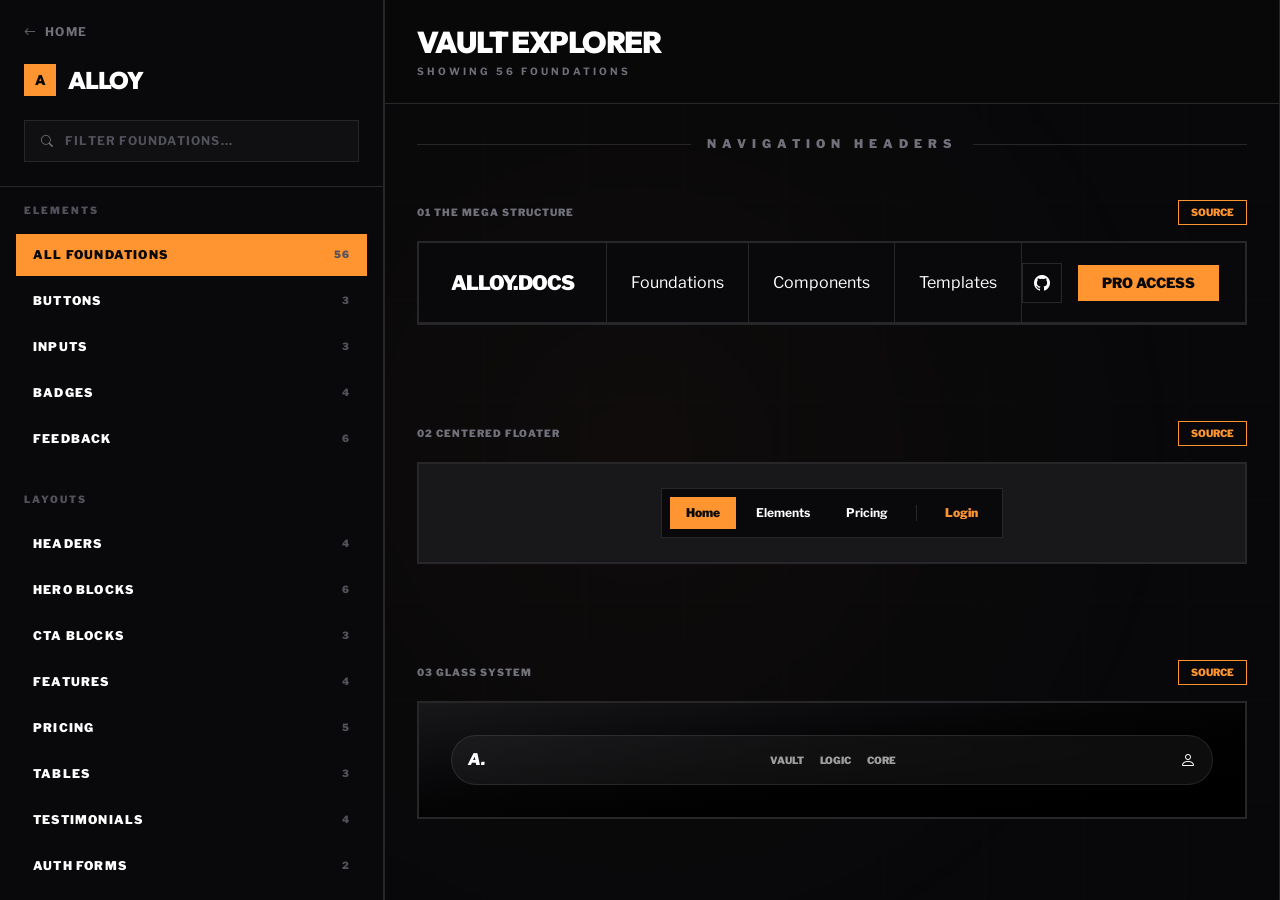
==== commit bdd9027a: "Updated Alloy UI with mobile responsive design." ====
--- a/components/index.html
+++ b/components/index.html
@@ -23,6 +23,7 @@
     .layout-full-scroll {
       max-height: 80vh;
       overflow-y: auto;
+      overflow-x: hidden;
       scrollbar-width: thin;
       scrollbar-color: #ff9531 transparent;
     }
@@ -34,18 +35,26 @@
         -ms-overflow-style: none;  /* IE and Edge */
         scrollbar-width: none;  /* Firefox */
     }
+    /* Mobile: Strip x padding from all preview blocks — flush to screen edges */
+    @media (max-width: 767px) {
+        .preview-area, .layout-full-scroll {
+            margin-left: -0.5rem;
+            margin-right: -0.5rem;
+        }
+    }
   </style>
 </head>
 <body class="h-screen overflow-hidden bg-bg text-white font-sans">
-  <div class="flex h-full w-full">
+  <div class="flex h-full w-full overflow-hidden">
     <!-- Structured Sidebar -->
-    <aside class="w-full max-w-sm shrink-0 border-r border-border bg-bg">
+    <aside id="sidebarNav" class="fixed md:static inset-y-0 left-0 z-50 w-[85%] max-w-sm shrink-0 border-r border-border bg-bg transform -translate-x-full md:translate-x-0 transition-transform duration-300">
       <div class="flex h-full flex-col">
         <div class="border-b border-border p-6">
           <div class="flex items-center justify-between mb-6">
               <a href="../index.html" class="flex items-center gap-2 text-xs font-bold text-zinc-500 hover:text-primary transition-colors uppercase tracking-widest">
                 <i class="bi bi-arrow-left"></i> Home
               </a>
+              <button id="closeSidebarBtn" class="md:hidden text-xl text-zinc-500 hover:text-white"><i class="bi bi-x-lg"></i></button>
           </div>
           <h1 class="text-2xl font-black font-outfit tracking-tighter flex items-center gap-3">
             <span class="w-8 h-8 bg-primary flex items-center justify-center text-zinc-950 text-sm">A</span>
@@ -138,15 +147,21 @@
     </aside>
 
     <!-- Main Content Area -->
-    <main class="flex-1 overflow-y-auto grid-lines relative">
+    <main class="flex-1 overflow-y-auto overflow-x-hidden grid-lines relative min-w-0">
       <div class="fixed inset-0 hero-glow pointer-events-none"></div>
-      <div class="relative max-w-[1440px] mx-auto min-h-full border-x border-border bg-bg/40 backdrop-blur-[1px]">
-        <div class="sticky top-0 z-30 border-b border-border bg-bg/90 backdrop-blur px-8 py-6">
-            <h2 class="text-3xl font-black font-outfit tracking-tighter uppercase">Vault Explorer</h2>
-            <p id="resultsSummary" class="text-[10px] font-bold text-zinc-500 tracking-[0.3em] uppercase mt-1">Showing all variants</p>
+      <div class="relative max-w-[1440px] mx-auto min-h-full border-x border-border bg-bg/40 backdrop-blur-[1px] overflow-x-hidden">
+        <div class="sticky top-0 z-30 border-b border-border bg-bg/90 backdrop-blur px-6 md:px-8 py-4 md:py-6 flex justify-between items-center">
+            <div>
+                <h2 class="text-2xl md:text-3xl font-black font-outfit tracking-tighter uppercase">Vault Explorer</h2>
+                <p id="resultsSummary" class="text-[10px] font-bold text-zinc-500 tracking-[0.3em] uppercase mt-1">Showing all variants</p>
+            </div>
+            <button id="sidebarToggle" class="md:hidden text-2xl text-zinc-300 hover:text-white"><i class="bi bi-list"></i></button>
         </div>
 
-        <section id="componentList" class="p-8 space-y-40">
+        <!-- Mobile Overlay -->
+        <div id="sidebarOverlay" class="fixed inset-0 bg-zinc-950/80 backdrop-blur-sm z-40 hidden md:hidden"></div>
+
+        <section id="componentList" class="p-4 md:p-8 space-y-24 md:space-y-40">
           
           <!-- NAVBARS -->
           <article data-type="navbars" class="component-block">
@@ -164,18 +179,18 @@
                     <button class="show-code-btn text-[10px] font-black text-primary border border-primary px-3 py-1 hover:bg-primary hover:text-zinc-950 transition-all">SOURCE</button>
                 </div>
                 <div class="preview-area border-2 border-border bg-bg p-0 overflow-hidden">
-                    <nav class="h-20 flex items-center justify-between px-8 border-b border-border">
-                        <div class="flex items-center gap-8 h-full">
-                            <div class="font-black text-xl tracking-tighter text-white">ALLOY.DOCS</div>
+                    <nav class="h-16 md:h-20 flex items-center justify-between px-4 md:px-8 border-b border-border">
+                        <div class="flex items-center gap-4 md:gap-8 h-full">
+                            <div class="font-black text-base md:text-xl tracking-tighter text-white shrink-0">ALLOY.DOCS</div>
                             <div class="hidden md:flex h-full items-center">
                                 <a href="#" class="h-full flex items-center px-6 border-x border-border hover:bg-zinc-900 transition-colors">Foundations</a>
                                 <a href="#" class="h-full flex items-center px-6 border-r border-border hover:bg-zinc-900 transition-colors">Components</a>
                                 <a href="#" class="h-full flex items-center px-6 border-r border-border hover:bg-zinc-900 transition-colors">Templates</a>
                             </div>
                         </div>
-                        <div class="flex items-center gap-4 text-white">
-                            <div class="h-10 w-10 border border-border flex items-center justify-center"><i class="bi bi-github"></i></div>
-                            <button class="px-6 py-2 bg-primary text-zinc-950 font-black text-sm">PRO ACCESS</button>
+                        <div class="flex items-center gap-2 md:gap-4 text-white shrink-0">
+                            <div class="h-8 w-8 md:h-10 md:w-10 border border-border flex items-center justify-center"><i class="bi bi-github"></i></div>
+                            <button class="px-4 py-2 md:px-6 bg-primary text-zinc-950 font-black text-xs md:text-sm">PRO ACCESS</button>
                         </div>
                     </nav>
                 </div>
@@ -187,12 +202,12 @@
                     <span class="text-[10px] font-black text-zinc-500 uppercase tracking-widest">02 CENTERED FLOATER</span>
                     <button class="show-code-btn text-[10px] font-black text-primary border border-primary px-3 py-1 hover:bg-primary hover:text-zinc-950 transition-all">SOURCE</button>
                 </div>
-                <div class="preview-area p-12 bg-bg-alt border-2 border-border">
+                <div class="preview-area py-6 bg-bg-alt border-2 border-border">
                     <nav class="max-w-fit mx-auto bg-bg border border-border p-2 flex items-center gap-1">
                         <a href="#" class="px-4 py-2 bg-primary text-zinc-950 text-xs font-black">Home</a>
-                        <a href="#" class="px-4 py-2 hover:bg-zinc-900 text-white text-xs font-bold transition-colors">Elements</a>
-                        <a href="#" class="px-4 py-2 hover:bg-zinc-900 text-white text-xs font-bold transition-colors">Pricing</a>
-                        <div class="w-px h-4 bg-border mx-2"></div>
+                        <a href="#" class="hidden sm:block px-4 py-2 hover:bg-zinc-900 text-white text-xs font-bold transition-colors">Elements</a>
+                        <a href="#" class="hidden sm:block px-4 py-2 hover:bg-zinc-900 text-white text-xs font-bold transition-colors">Pricing</a>
+                        <div class="hidden sm:block w-px h-4 bg-border mx-2"></div>
                         <button class="px-4 py-2 text-xs font-black text-primary">Login</button>
                     </nav>
                 </div>
@@ -204,10 +219,10 @@
                     <span class="text-[10px] font-black text-zinc-500 uppercase tracking-widest">03 GLASS SYSTEM</span>
                     <button class="show-code-btn text-[10px] font-black text-primary border border-primary px-3 py-1 hover:bg-primary hover:text-zinc-950 transition-all">SOURCE</button>
                 </div>
-                <div class="preview-area p-12 bg-linear-to-br from-zinc-900 to-black border-2 border-border">
-                    <nav class="flex items-center justify-between px-6 py-4 bg-white/5 backdrop-blur-md border border-white/10 rounded-full">
+                <div class="preview-area p-4 md:p-8 bg-linear-to-br from-zinc-900 to-black border-2 border-border">
+                    <nav class="flex items-center justify-between px-4 py-3 bg-white/5 backdrop-blur-md border border-white/10 rounded-full">
                         <div class="font-black text-white italic">A.</div>
-                        <div class="flex gap-6">
+                        <div class="flex gap-4">
                             <a href="#" class="text-[10px] font-black uppercase text-white/60 hover:text-white">Vault</a>
                             <a href="#" class="text-[10px] font-black uppercase text-white/60 hover:text-white">Logic</a>
                             <a href="#" class="text-[10px] font-black uppercase text-white/60 hover:text-white">Core</a>
@@ -223,13 +238,13 @@
                     <span class="text-[10px] font-black text-zinc-500 uppercase tracking-widest">04 FLOATING PILL</span>
                     <button class="show-code-btn text-[10px] font-black text-primary border border-primary px-3 py-1 hover:bg-primary hover:text-zinc-950 transition-all">SOURCE</button>
                 </div>
-                <div class="preview-area p-12 lg:p-24 bg-zinc-950 border-2 border-border relative overflow-hidden flex items-center justify-center">
+                <div class="preview-area py-6 md:py-10 bg-zinc-950 border-2 border-border relative overflow-hidden flex items-center justify-center min-h-[80px]">
                     <div class="absolute inset-0 grid-lines opacity-10"></div>
-                    <nav class="relative z-10 px-2 py-2 bg-bg border border-border shadow-2xl rounded-full flex items-center gap-2">
-                        <a href="#" class="px-6 py-2 rounded-full bg-primary text-zinc-950 text-[10px] font-black uppercase tracking-widest">Dashboard</a>
-                        <a href="#" class="px-6 py-2 rounded-full text-zinc-500 hover:text-white hover:bg-zinc-900 transition-all text-[10px] font-black uppercase tracking-widest">Features</a>
-                        <a href="#" class="px-6 py-2 rounded-full text-zinc-500 hover:text-white hover:bg-zinc-900 transition-all text-[10px] font-black uppercase tracking-widest">Metrics</a>
-                        <div class="w-px h-4 bg-border mx-2"></div>
+                    <nav class="relative z-10 px-2 py-2 bg-bg border border-border shadow-2xl rounded-full flex items-center gap-1">
+                        <a href="#" class="px-3 sm:px-6 py-2 rounded-full bg-primary text-zinc-950 text-[10px] font-black uppercase tracking-widest">Dashboard</a>
+                        <a href="#" class="hidden sm:block px-6 py-2 rounded-full text-zinc-500 hover:text-white hover:bg-zinc-900 transition-all text-[10px] font-black uppercase tracking-widest">Features</a>
+                        <a href="#" class="hidden sm:block px-6 py-2 rounded-full text-zinc-500 hover:text-white hover:bg-zinc-900 transition-all text-[10px] font-black uppercase tracking-widest">Metrics</a>
+                        <div class="hidden sm:block w-px h-4 bg-border mx-2"></div>
                         <a href="#" class="w-8 h-8 rounded-full border border-border flex items-center justify-center text-white hover:border-primary hover:text-primary transition-all">
                             <i class="bi bi-grid-fill text-xs"></i>
                         </a>
@@ -288,7 +303,7 @@
                 <div class="h-px flex-1 bg-border"></div>
             </div>
             
-            <div class="grid grid-cols-2 md:grid-cols-4 gap-6">
+            <div class="grid grid-cols-1 sm:grid-cols-2 md:grid-cols-4 gap-4 md:gap-6">
                 <!-- Individual Badge: Success -->
                 <div class="variant-item preview-area border border-border p-6 text-center space-y-4" data-variant="Badge Success">
                     <span class="inline-flex items-center px-3 py-1 bg-emerald-500/10 text-emerald-500 border border-emerald-500/20 text-[10px] font-black uppercase tracking-widest">Active</span>
@@ -380,21 +395,21 @@
                         <p class="text-[10px] font-black text-zinc-500 uppercase tracking-widest">01 THE SPLIT CORE</p>
                         <button class="show-code-btn text-[10px] font-black text-primary border border-primary px-3 py-1 hover:bg-primary hover:text-zinc-950 transition-all">SOURCE</button>
                     </div>
-                    <div class="layout-full-scroll border-2 border-border">
-                        <section class="grid lg:grid-cols-2 bg-bg text-white">
-                            <div class="p-12 lg:p-32 flex flex-col justify-center border-b lg:border-b-0 lg:border-r border-border uppercase font-outfit">
-                                <span class="text-primary font-black tracking-[0.3em] text-[10px] mb-8 underline decoration-2 underline-offset-8">Logic Node // 14</span>
-                                <h1 class="text-6xl md:text-8xl font-black leading-none mb-12 tracking-tighter">Atomic <br>Systems.</h1>
-                                <p class="text-zinc-500 text-lg leading-relaxed max-w-md mb-12 lowercase font-sans">Composable architecture for teams that prioritize structural clarity over generic polish.</p>
-                                <div class="flex gap-4">
-                                    <button class="px-8 py-4 bg-primary text-zinc-950 font-black text-xs">GET ALLOY</button>
-                                    <button class="px-8 py-4 border border-zinc-700 text-zinc-500 font-bold text-xs hover:bg-zinc-900 transition-all">VIEW DOCS</button>
+                    <div class="layout-full-scroll border-2 border-border overflow-hidden">
+                        <section class="flex flex-col lg:grid lg:grid-cols-2 bg-bg text-white">
+                            <div class="p-6 sm:p-10 lg:p-20 flex flex-col justify-center border-b lg:border-b-0 lg:border-r border-border uppercase font-outfit">
+                                <span class="text-primary font-black tracking-[0.3em] text-[10px] mb-5 underline decoration-2 underline-offset-8">Logic Node // 14</span>
+                                <h1 class="text-3xl sm:text-5xl md:text-7xl font-black leading-none mb-6 tracking-tighter">Atomic <br>Systems.</h1>
+                                <p class="text-zinc-500 text-sm leading-relaxed max-w-md mb-8 lowercase font-sans">Composable architecture for teams that prioritize structural clarity over generic polish.</p>
+                                <div class="flex gap-4 flex-wrap">
+                                    <button class="px-6 py-3 bg-primary text-zinc-950 font-black text-xs">GET ALLOY</button>
+                                    <button class="px-6 py-3 border border-zinc-700 text-zinc-500 font-bold text-xs hover:bg-zinc-900 transition-all">VIEW DOCS</button>
                                 </div>
                             </div>
-                            <div class="bg-zinc-950 overflow-hidden relative p-12 flex items-center justify-center">
+                            <div class="bg-zinc-950 overflow-hidden relative p-8 flex items-center justify-center min-h-[220px]">
                                 <div class="absolute inset-0 grid-lines opacity-20"></div>
-                                <div class="w-96 aspect-square border border-border bg-bg pixel-border p-8 relative">
-                                    <div class="h-full border border-dashed border-zinc-800 flex flex-col justify-end p-8">
+                                <div class="relative w-full max-w-[260px] aspect-square border border-border bg-bg pixel-border p-6">
+                                    <div class="h-full border border-dashed border-zinc-800 flex flex-col justify-end p-6">
                                         <div class="h-4 w-full bg-zinc-900 mb-2"></div>
                                         <div class="h-4 w-3/4 bg-zinc-900 mb-2"></div>
                                         <div class="h-4 w-full bg-primary"></div>
@@ -411,12 +426,12 @@
                         <p class="text-[10px] font-black text-zinc-500 uppercase tracking-widest">02 THE CENTER MASS</p>
                         <button class="show-code-btn text-[10px] font-black text-primary border border-primary px-3 py-1 hover:bg-primary hover:text-zinc-950 transition-all">SOURCE</button>
                     </div>
-                    <div class="preview-area layout-full-scroll border-2 border-border grid-lines px-10">
-                        <section class="py-32 px-8 text-center bg-bg/80 backdrop-blur">
-                            <h2 class="text-7xl md:text-9xl font-black font-outfit tracking-tighter mb-12 uppercase leading-[0.8] italic">Engineered <br><span class="text-primary italic">Precision.</span></h2>
-                            <p class="text-zinc-500 text-xl max-w-2xl mx-auto mb-16 font-bold uppercase tracking-widest">Zero compromises on performance or precision.</p>
-                            <div class="flex flex-col md:flex-row items-center justify-center gap-6">
-                                <button class="w-full md:w-auto px-12 py-6 bg-primary text-zinc-950 font-black text-xl border-2 border-primary hover:bg-transparent hover:text-primary transition-all uppercase">Start Build</button>
+                    <div class="preview-area layout-full-scroll border-2 border-border overflow-hidden">
+                        <section class="py-12 md:py-24 px-6 md:px-10 text-center bg-bg/80 backdrop-blur">
+                            <h2 class="text-3xl sm:text-5xl md:text-9xl font-black font-outfit tracking-tighter mb-8 md:mb-12 uppercase leading-[0.85] italic break-words hyphens-auto">Engineered <br><span class="text-primary italic">Precision.</span></h2>
+                            <p class="text-zinc-500 text-sm md:text-xl max-w-2xl mx-auto mb-16 font-bold uppercase tracking-widest">Zero compromises on performance or precision.</p>
+                            <div class="flex flex-col md:flex-row items-center justify-center gap-4 md:gap-6">
+                                <button class="w-full md:w-auto px-8 py-4 md:px-12 md:py-6 bg-primary text-zinc-950 font-black text-base md:text-xl border-2 border-primary hover:bg-transparent hover:text-primary transition-all uppercase">Start Build</button>
                             </div>
                         </section>
                     </div>
@@ -428,13 +443,13 @@
                         <p class="text-[10px] font-black text-zinc-500 uppercase tracking-widest">03 THE NARRATIVE</p>
                         <button class="show-code-btn text-[10px] font-black text-primary border border-primary px-3 py-1 hover:bg-primary hover:text-zinc-950 transition-all">SOURCE</button>
                     </div>
-                    <div class="preview-area layout-full-scroll border-2 border-border grid-lines p-12">
-                        <section class="max-w-4xl mx-auto py-24 px-12 bg-bg border border-border p-12">
-                            <p class="text-4xl md:text-6xl font-black font-outfit uppercase leading-tight mb-16 italic">"We built an industrial foundation for the next generation of digital architecture."</p>
+                    <div class="preview-area layout-full-scroll border-2 border-border grid-lines p-6 md:p-12">
+                        <section class="max-w-4xl mx-auto py-12 md:py-24 px-6 md:px-12 bg-bg border border-border">
+                            <p class="text-2xl sm:text-4xl md:text-6xl font-black font-outfit uppercase leading-tight mb-8 md:mb-16 italic">"We built an industrial foundation for the next generation of digital architecture."</p>
                             <div class="h-2 w-24 bg-primary px-4 mb-8"></div>
-                            <div class="flex justify-between items-end">
+                            <div class="flex flex-col sm:flex-row justify-between items-start sm:items-end gap-4">
                                 <div class="text-[10px] font-black uppercase text-zinc-600">ALLOY_v1.0.0</div>
-                                <button class="text-primary font-black uppercase tracking-widest border-b-2 border-primary">Explore Foundations</button>
+                                <button class="text-primary font-black uppercase tracking-widest border-b-2 border-primary text-[10px] sm:text-xs">Explore Foundations</button>
                             </div>
                         </section>
                     </div>
@@ -446,12 +461,12 @@
                         <p class="text-[10px] font-black text-zinc-500 uppercase tracking-widest">04 CORE_GEOMETRY</p>
                         <button class="show-code-btn text-[10px] font-black text-primary border border-primary px-3 py-1 hover:bg-primary hover:text-zinc-950 transition-all">SOURCE</button>
                     </div>
-                    <div class="preview-area layout-full-scroll border-2 border-border grid-lines relative p-20 py-40 flex items-center justify-center">
-                         <div class="absolute inset-0 opacity-10 bg-[radial-gradient(circle_at_center,var(--color-primary)_1px,transparent_1px)] bg-size-[40px_40px]"></div>
-                         <div class="z-10 text-center max-w-4xl">
-                            <h3 class="text-8xl md:text-[12rem] font-black font-outfit uppercase leading-[0.8] mb-12 tracking-tighter italic">Alloy <br><span class="text-primary">Core.</span></h3>
-                            <button class="px-16 py-8 border-4 border-primary text-primary font-black uppercase text-2xl hover:bg-primary hover:text-bg transition-all">Initialize_v4</button>
-                         </div>
+                    <div class="preview-area layout-full-scroll border-2 border-border overflow-hidden">
+                        <section class="py-12 md:py-24 px-6 md:px-8 grid-lines">
+                            <div class="z-10 text-center max-w-4xl mx-auto w-full px-4">
+                                <h3 class="text-4xl sm:text-7xl md:text-[9rem] font-black font-outfit uppercase leading-[0.85] mb-8 tracking-tighter italic">Alloy <br><span class="text-primary">Core.</span></h3>
+                                <button class="px-6 py-4 md:px-12 md:py-6 border-4 border-primary text-primary font-black uppercase text-sm md:text-xl hover:bg-primary hover:text-bg transition-all">Initialize_v4</button>
+                            </div>
                     </div>
                 </div>
                 <!-- Variant 5: Command Console Hero -->
@@ -487,18 +502,18 @@
                         <p class="text-[10px] font-black text-zinc-500 uppercase tracking-widest">06 SPLIT_VISUAL</p>
                         <button class="show-code-btn text-[10px] font-black text-primary border border-primary px-3 py-1 hover:bg-primary hover:text-zinc-950 transition-all">SOURCE</button>
                     </div>
-                    <div class="preview-area items-stretch border-2 border-border overflow-hidden">
-                        <section class="grid lg:grid-cols-2 bg-bg min-h-[500px]">
-                            <div class="p-16 flex flex-col justify-center border-b lg:border-b-0 lg:border-r border-border">
-                                <h2 class="text-5xl font-black font-outfit uppercase italic tracking-tighter leading-none mb-8">Structural <br>Integrity_</h2>
-                                <p class="text-zinc-500 text-sm font-bold uppercase tracking-widest leading-relaxed mb-12">Building foundations that scale with your logic, not just your layout.</p>
+                    <div class="preview-area border-2 border-border overflow-hidden">
+                        <section class="flex flex-col lg:grid lg:grid-cols-2 bg-bg">
+                            <div class="p-6 sm:p-10 lg:p-16 flex flex-col justify-center border-b lg:border-b-0 lg:border-r border-border">
+                                <h2 class="text-2xl sm:text-4xl font-black font-outfit uppercase italic tracking-tighter leading-none mb-5">Structural <br>Integrity_</h2>
+                                <p class="text-zinc-500 text-sm font-bold uppercase tracking-widest leading-relaxed mb-8">Building foundations that scale with your logic, not just your layout.</p>
                                 <div class="flex gap-4">
-                                     <button class="px-8 py-4 bg-primary text-bg font-black uppercase text-xs">Initialize</button>
+                                     <button class="px-6 py-3 bg-primary text-bg font-black uppercase text-xs">Initialize</button>
                                 </div>
                             </div>
-                            <div class="bg-zinc-900 relative flex items-center justify-center p-12 overflow-hidden">
+                            <div class="bg-zinc-900 relative flex items-center justify-center p-8 overflow-hidden min-h-[200px]">
                                  <div class="absolute inset-0 grid-lines opacity-10"></div>
-                                 <div class="relative w-full aspect-video border-2 border-primary bg-zinc-950 pixel-border p-4">
+                                 <div class="relative w-full max-w-[280px] aspect-video border-2 border-primary bg-zinc-950 pixel-border p-4">
                                       <div class="h-full border border-dashed border-zinc-700 flex flex-col justify-center items-center gap-4">
                                            <div class="w-12 h-1 bg-primary"></div>
                                            <div class="w-24 h-1 bg-zinc-800"></div>
@@ -553,8 +568,8 @@
                         <button class="show-code-btn text-[10px] font-black text-primary border border-primary px-3 py-1 hover:bg-primary hover:text-zinc-950 transition-all">SOURCE</button>
                     </div>
                     <div class="preview-area border-2 border-border grid md:grid-cols-2">
-                        <div class="p-12 lg:p-20 bg-bg border-b md:border-b-0 md:border-r border-border">
-                            <h3 class="text-4xl font-black font-outfit uppercase mb-8 italic text-white">Raw <br>Interface.</h3>
+                        <div class="p-6 md:p-10 lg:p-16 bg-bg border-b md:border-b-0 md:border-r border-border">
+                            <h3 class="text-2xl md:text-3xl font-black font-outfit uppercase mb-6 italic text-white">Raw <br>Interface.</h3>
                             <p class="text-zinc-500 mb-12 leading-relaxed">Anti-aliasing on all core font-weights.</p>
                             <div class="flex gap-4">
                                 <div class="w-10 h-10 border border-primary flex items-center justify-center text-primary font-black">01</div>
@@ -681,12 +696,12 @@
                         <p class="text-[10px] font-black text-zinc-500 uppercase tracking-widest">03 INLINE UNIT</p>
                         <button class="show-code-btn text-[10px] font-black text-primary border border-primary px-3 py-1 hover:bg-primary hover:text-zinc-950 transition-all">SOURCE</button>
                     </div>
-                    <div class="preview-area p-8 border-2 border-primary bg-bg flex items-center justify-between">
+                    <div class="preview-area p-6 md:p-8 border-2 border-primary bg-bg flex flex-col sm:flex-row items-start sm:items-center justify-between gap-6">
                         <div>
-                            <div class="text-2xl font-black font-outfit uppercase italic text-white leading-tight">Professional Stack</div>
-                            <div class="text-[10px] font-black text-zinc-600 uppercase tracking-widest">Billed annually // Unlimited components</div>
-                        </div>
-                        <button class="px-8 py-4 bg-primary text-zinc-950 font-black uppercase tracking-widest text-xs">Access // $299</button>
+                            <div class="text-xl md:text-2xl font-black font-outfit uppercase italic text-white leading-tight">Professional Stack</div>
+                            <div class="text-[10px] font-black text-zinc-600 uppercase tracking-widest mt-2 sm:mt-0">Billed annually // Unlimited components</div>
+                        </div>
+                        <button class="w-full sm:w-auto px-8 py-4 bg-primary text-zinc-950 font-black uppercase tracking-widest text-xs">Access // $299</button>
                     </div>
                 </div>
 
@@ -696,11 +711,11 @@
                         <p class="text-[10px] font-black text-zinc-500 uppercase tracking-widest">04 ENTERPRISE_SLOT</p>
                         <button class="show-code-btn text-[10px] font-black text-primary border border-primary px-3 py-1">SOURCE</button>
                     </div>
-                    <div class="preview-area border border-border bg-bg p-12 flex flex-col items-center text-center">
-                         <div class="text-[8px] font-black text-primary border border-primary px-4 py-1 mb-8">PROTOCOL: NEXUS_ELITE</div>
-                         <h3 class="text-5xl font-black font-outfit uppercase italic mb-8 text-white">Custom Core <br>Infrastructure.</h3>
-                         <div class="h-px w-24 bg-zinc-800 mb-12"></div>
-                         <button class="bg-zinc-900 border border-border px-12 py-6 text-xs font-black uppercase tracking-widest hover:border-primary transition-all text-white">Request Dedicated Logic</button>
+                    <div class="preview-area border border-border bg-bg p-5 md:p-10 flex flex-col items-center text-center">
+                         <div class="text-[8px] font-black text-primary border border-primary px-4 py-1 mb-5">PROTOCOL: NEXUS_ELITE</div>
+                         <h3 class="text-xl md:text-3xl font-black font-outfit uppercase italic mb-5 text-white">Custom Core <br>Infrastructure.</h3>
+                         <div class="h-px w-24 bg-zinc-800 mb-6 md:mb-10"></div>
+                         <button class="bg-zinc-900 border border-border px-6 py-3 md:px-10 md:py-4 text-xs font-black uppercase tracking-widest hover:border-primary transition-all text-white w-full sm:w-auto">Request Dedicated Logic</button>
                     </div>
                 </div>
 
@@ -807,24 +822,26 @@
                         <p class="text-[10px] font-black text-zinc-500 uppercase tracking-widest">02 LOGIC_COMPARISON</p>
                         <button class="show-code-btn text-[10px] font-black text-primary border border-primary px-3 py-1">SOURCE</button>
                     </div>
-                    <div class="preview-area border border-border bg-bg overflow-hidden">
-                        <div class="grid grid-cols-4 bg-zinc-900/50 border-b border-border">
-                            <div class="p-6 text-[10px] font-black text-zinc-500 uppercase tracking-widest col-span-1">Architecture</div>
-                            <div class="p-6 text-[10px] font-black text-zinc-500 uppercase tracking-widest text-center border-l border-border">Base</div>
-                            <div class="p-6 text-[10px] font-black text-primary uppercase tracking-widest text-center border-x border-border">Pro</div>
-                            <div class="p-6 text-[10px] font-black text-zinc-500 uppercase tracking-widest text-center">Elite</div>
-                        </div>
-                        <div class="grid grid-cols-4 border-b border-border items-center">
-                            <div class="p-6 text-xs font-bold">Pixel Precision Logic</div>
-                            <div class="p-6 text-center border-l border-border"><i class="bi bi-check2 text-primary"></i></div>
-                            <div class="p-6 text-center border-x border-border"><i class="bi bi-check2 text-primary"></i></div>
-                            <div class="p-6 text-center"><i class="bi bi-check2 text-primary"></i></div>
-                        </div>
-                        <div class="grid grid-cols-4 items-center">
-                            <div class="p-6 text-xs font-bold">Industrial Animations</div>
-                            <div class="p-6 text-center border-l border-border"><i class="bi bi-dash text-zinc-800"></i></div>
-                            <div class="p-6 text-center border-x border-border"><i class="bi bi-check2 text-primary"></i></div>
-                            <div class="p-6 text-center"><i class="bi bi-check2 text-primary"></i></div>
+                    <div class="preview-area border border-border bg-bg overflow-x-auto">
+                        <div class="min-w-[500px]">
+                            <div class="grid grid-cols-4 bg-zinc-900/50 border-b border-border">
+                                <div class="p-4 md:p-6 text-[10px] font-black text-zinc-500 uppercase tracking-widest col-span-1">Architecture</div>
+                                <div class="p-4 md:p-6 text-[10px] font-black text-zinc-500 uppercase tracking-widest text-center border-l border-border">Base</div>
+                                <div class="p-4 md:p-6 text-[10px] font-black text-primary uppercase tracking-widest text-center border-x border-border">Pro</div>
+                                <div class="p-4 md:p-6 text-[10px] font-black text-zinc-500 uppercase tracking-widest text-center">Elite</div>
+                            </div>
+                            <div class="grid grid-cols-4 border-b border-border items-center">
+                                <div class="p-4 md:p-6 text-xs font-bold w-full truncate">Pixel Precision Logic</div>
+                                <div class="p-4 md:p-6 text-center border-l border-border"><i class="bi bi-check2 text-primary"></i></div>
+                                <div class="p-4 md:p-6 text-center border-x border-border"><i class="bi bi-check2 text-primary"></i></div>
+                                <div class="p-4 md:p-6 text-center"><i class="bi bi-check2 text-primary"></i></div>
+                            </div>
+                            <div class="grid grid-cols-4 items-center">
+                                <div class="p-4 md:p-6 text-xs font-bold w-full truncate">Industrial Animations</div>
+                                <div class="p-4 md:p-6 text-center border-l border-border"><i class="bi bi-dash text-zinc-800"></i></div>
+                                <div class="p-4 md:p-6 text-center border-x border-border"><i class="bi bi-check2 text-primary"></i></div>
+                                <div class="p-4 md:p-6 text-center"><i class="bi bi-check2 text-primary"></i></div>
+                            </div>
                         </div>
                     </div>
                 </div>
@@ -835,13 +852,14 @@
                         <p class="text-[10px] font-black text-zinc-500 uppercase tracking-widest">03 DATA_EXPAND</p>
                         <button class="show-code-btn text-[10px] font-black text-primary border border-primary px-3 py-1 hover:bg-primary hover:text-zinc-950 transition-all">SOURCE</button>
                     </div>
-                    <div class="preview-area border border-border bg-bg overflow-hidden flex flex-col">
-                        <div class="p-4 bg-zinc-950 border-b border-border flex gap-4 text-[10px] font-black text-zinc-500 uppercase tracking-widest">
-                             <div class="w-8">Wait</div>
-                             <div class="flex-1">Repository Name</div>
-                             <div class="w-32 hidden md:block">Build Status</div>
-                             <div class="w-24 text-right">Metric</div>
-                        </div>
+                    <div class="preview-area border border-border bg-bg overflow-x-auto">
+                        <div class="min-w-[600px] flex flex-col">
+                            <div class="p-4 bg-zinc-950 border-b border-border flex gap-4 text-[10px] font-black text-zinc-500 uppercase tracking-widest">
+                                 <div class="w-8">Wait</div>
+                                 <div class="flex-1">Repository Name</div>
+                                 <div class="w-32 hidden md:block">Build Status</div>
+                                 <div class="w-24 text-right">Metric</div>
+                            </div>
                         <div class="group border-b border-border hover:bg-zinc-900 transition-all cursor-pointer">
                             <div class="p-4 flex gap-4 items-center">
                                  <div class="w-8 text-zinc-500 group-hover:text-primary transition-all"><i class="bi bi-arrow-right text-xs"></i></div>
@@ -857,6 +875,7 @@
                                  <div class="w-32 hidden md:flex items-center gap-2"><div class="w-2 h-2 rounded-full bg-amber-500 animate-pulse"></div><span class="text-[10px] uppercase font-bold text-zinc-400">Syncing</span></div>
                                  <div class="w-24 text-[10px] uppercase font-black text-amber-500 text-right">45.2%</div>
                             </div>
+                        </div>
                         </div>
                     </div>
                 </div>
@@ -991,7 +1010,7 @@
                         <p class="text-[10px] font-black text-zinc-500 uppercase tracking-widest">03 FEATURE_LOG</p>
                         <button class="show-code-btn text-[10px] font-black text-primary border border-primary px-3 py-1">SOURCE</button>
                     </div>
-                    <div class="preview-area p-16 border border-border bg-bg relative overflow-hidden">
+                    <div class="preview-area p-8 md:p-16 border border-border bg-bg relative overflow-hidden">
                         <div class="absolute top-0 right-0 p-8 text-8xl text-zinc-900 font-black pointer-events-none select-none">"</div>
                         <div class="relative z-10 max-w-2xl">
                              <div class="flex gap-1 mb-6">
@@ -1001,7 +1020,7 @@
                                  <i class="bi bi-star-fill text-primary text-[10px]"></i>
                                  <i class="bi bi-star-fill text-primary text-[10px]"></i>
                              </div>
-                             <p class="text-2xl font-black font-outfit uppercase tracking-tight mb-12">"Alloy redefined how we handle structural systems. It's not just a UI library; it's a protocol for visual consistency."</p>
+                             <p class="text-lg md:text-2xl font-black font-outfit uppercase tracking-tight mb-8 md:mb-12">"Alloy redefined how we handle structural systems. It's not just a UI library; it's a protocol for visual consistency."</p>
                              <div class="flex items-center gap-6">
                                  <div class="w-12 h-12 bg-primary"></div>
                                  <div class="font-black uppercase">
@@ -1020,7 +1039,7 @@
                         <button class="show-code-btn text-[10px] font-black text-primary border border-primary px-3 py-1 hover:bg-primary hover:text-zinc-950 transition-all">SOURCE</button>
                     </div>
                     <div class="preview-area border border-border bg-bg flex flex-col md:flex-row items-stretch">
-                         <div class="p-12 md:p-16 flex-1 flex flex-col justify-center">
+                         <div class="p-8 md:p-16 flex-1 flex flex-col justify-center">
                              <div class="flex items-center gap-2 mb-6 text-primary">
                                  <i class="bi bi-star-fill"></i>
                                  <i class="bi bi-star-fill"></i>
@@ -1063,9 +1082,9 @@
                         <button class="show-code-btn text-[10px] font-black text-primary border border-primary px-3 py-1 hover:bg-primary hover:text-zinc-950 transition-all">SOURCE</button>
                     </div>
                     <div class="preview-area border border-border p-12 bg-bg">
-                        <div class="grid md:grid-cols-4 gap-12 border-b border-border pb-12 mb-12">
-                            <div class="col-span-2">
-                                <div class="font-black text-2xl tracking-tighter uppercase mb-4 text-white">ALLOY_FOUNDATION.</div>
+                        <div class="grid grid-cols-1 sm:grid-cols-2 md:grid-cols-4 gap-6 md:gap-12 border-b border-border pb-12 mb-12">
+                            <div class="col-span-1 sm:col-span-2">
+                                <div class="font-black text-2xl tracking-tighter uppercase mb-4 text-white">ALLOY.</div>
                                 <p class="text-zinc-600 max-w-xs text-xs">Architectural UI foundations for industrial-grade web dev.</p>
                             </div>
                             <div class="space-y-4">
@@ -1116,7 +1135,7 @@
                         <button class="show-code-btn text-[10px] font-black text-primary border border-primary px-3 py-1 hover:bg-primary hover:text-zinc-950 transition-all">SOURCE</button>
                     </div>
                     <div class="preview-area pt-24 pb-12 px-12 bg-zinc-950 border-t-4 border-primary border-x border-b border-border">
-                        <div class="grid grid-cols-2 md:grid-cols-6 gap-12 mb-20">
+                        <div class="grid grid-cols-2 md:grid-cols-6 gap-6 md:gap-12 mb-12 md:mb-20">
                             <div class="col-span-2 md:col-span-2">
                                 <h4 class="text-3xl font-black font-outfit uppercase tracking-tighter text-white mb-6">ALLOY.IO</h4>
                                 <p class="text-zinc-500 text-xs font-bold leading-relaxed mb-8">Building the structural web. One block at a time. No fluff, just pure architectural power.</p>
@@ -1228,15 +1247,15 @@
                         <p class="text-[10px] font-black text-zinc-500 uppercase tracking-widest">05 TOAST_STACK</p>
                         <button class="show-code-btn text-[10px] font-black text-primary border border-primary px-3 py-1">SOURCE</button>
                     </div>
-                    <div class="preview-area p-12 bg-zinc-950/50 border border-border relative min-h-[300px] flex flex-col justify-end gap-3 items-end overflow-hidden">
-                         <div class="w-72 p-4 bg-bg border border-border shadow-2xl flex items-center justify-between relative z-10">
+                    <div class="preview-area p-6 md:p-12 bg-zinc-950/50 border border-border relative min-h-[300px] flex flex-col justify-end gap-3 items-end overflow-hidden">
+                         <div class="w-full max-w-sm p-4 bg-bg border border-border shadow-2xl flex items-center justify-between relative z-10">
                              <div class="flex items-center gap-3">
                                  <div class="w-1.5 h-1.5 rounded-full bg-primary animate-pulse shadow-[0_0_8px_var(--color-primary)]"></div>
                                  <span class="text-[10px] font-black uppercase">Deployment_Active</span>
                              </div>
                              <i class="bi bi-x text-zinc-500"></i>
                          </div>
-                         <div class="w-72 p-4 bg-bg border border-border shadow-2xl flex items-center justify-between opacity-80 scale-95 origin-bottom relative z-0">
+                         <div class="w-full max-w-sm p-4 bg-bg border border-border shadow-2xl flex items-center justify-between opacity-80 scale-95 origin-bottom relative z-0">
                              <div class="flex items-center gap-3">
                                  <div class="w-1.5 h-1.5 rounded-full bg-emerald-500"></div>
                                  <span class="text-[10px] font-black uppercase text-zinc-300">Sync_Complete</span>
@@ -1252,7 +1271,7 @@
                         <p class="text-[10px] font-black text-zinc-500 uppercase tracking-widest">06 CORE_MODAL_HALT</p>
                         <button class="show-code-btn text-[10px] font-black text-primary border border-primary px-3 py-1 font-outfit">SOURCE</button>
                     </div>
-                    <div class="preview-area p-24 bg-zinc-950 border border-border flex items-center justify-center">
+                    <div class="preview-area p-6 md:p-24 bg-zinc-950 border border-border flex items-center justify-center">
                          <div class="w-full max-w-sm bg-bg border border-border pixel-border p-0">
                              <div class="px-6 py-3 bg-zinc-900 border-b border-border flex items-center justify-between">
                                  <span class="text-[10px] font-black uppercase tracking-widest text-zinc-500">System Override Request</span>
@@ -1348,7 +1367,7 @@
                         <p class="text-[10px] font-black text-zinc-500 uppercase tracking-widest">01 CORE_LOGIN</p>
                         <button class="show-code-btn text-[10px] font-black text-primary border border-primary px-3 py-1">SOURCE</button>
                     </div>
-                    <div class="preview-area p-12 lg:p-24 bg-bg border border-border flex justify-center relative overflow-hidden">
+                    <div class="preview-area p-6 md:p-12 lg:p-24 bg-bg border border-border flex justify-center relative overflow-hidden">
                         <div class="absolute inset-0 grid-lines opacity-10"></div>
                         <div class="relative z-10 w-full max-w-sm border border-border bg-zinc-950 p-8 shadow-2xl">
                             <div class="text-center mb-8">
@@ -1387,8 +1406,8 @@
                         <p class="text-[10px] font-black text-zinc-500 uppercase tracking-widest">02 SPLIT_IDENT</p>
                         <button class="show-code-btn text-[10px] font-black text-primary border border-primary px-3 py-1">SOURCE</button>
                     </div>
-                    <div class="preview-area border border-border bg-bg min-h-[500px] flex overflow-hidden">
-                        <div class="hidden lg:flex flex-1 border-r border-border bg-zinc-900 p-12 flex-col justify-between relative">
+                    <div class="preview-area border border-border bg-bg flex overflow-hidden">
+                        <div class="hidden lg:flex flex-1 border-r border-border bg-zinc-900 p-12 flex-col justify-between relative min-h-[400px]">
                             <div class="absolute inset-0 grid-lines opacity-10"></div>
                             <div class="relative z-10">
                                 <span class="text-[10px] font-black tracking-widest text-primary border border-primary px-3 py-1">SYSTEM_AUTH</span>
@@ -1398,7 +1417,7 @@
                                 <p class="text-sm font-bold text-zinc-500 border-l border-primary pl-4 max-w-xs">"Security protocols dictate a full structural scan before node entry."</p>
                             </div>
                         </div>
-                        <div class="flex-1 p-12 lg:p-24 flex items-center justify-center">
+                        <div class="flex-1 p-6 md:p-10 lg:p-16 flex items-center justify-center min-h-[400px]">
                             <div class="w-full max-w-sm">
                                 <h4 class="text-xl font-black font-outfit uppercase mb-8">Establish Link</h4>
                                 <div class="space-y-4 mb-8">
@@ -1534,17 +1553,17 @@
     </main>
   </div>
 
-  <div id="codeModal" class="hidden fixed inset-0 z-[100] bg-zinc-950/90 backdrop-blur-xl flex items-center justify-center p-6">
+  <div id="codeModal" class="hidden fixed inset-0 z-[100] bg-zinc-950/90 backdrop-blur-xl flex items-center justify-center p-4 md:p-6">
      <div class="bg-bg w-full max-w-4xl border border-border pixel-border overflow-hidden">
-        <div class="px-8 py-6 border-b border-border flex items-center justify-between">
-           <h3 class="font-black font-outfit tracking-tighter uppercase">SOURCE IMPLEMENTATION</h3>
+        <div class="px-4 py-4 md:px-8 md:py-6 border-b border-border flex items-center justify-between">
+           <h3 class="font-black font-outfit tracking-tighter uppercase text-sm md:text-base">SOURCE IMPLEMENTATION</h3>
            <button onclick="closeModal()" class="text-zinc-500 hover:text-white"><i class="bi bi-x-lg"></i></button>
         </div>
         <div class="p-0 border-b border-border">
-           <pre class="bg-zinc-950 p-8 overflow-auto text-sm font-mono scrollbar-hide max-h-[60vh]"><code id="modalCode" class="block whitespace-pre"></code></pre>
+           <pre class="bg-zinc-950 p-4 md:p-8 overflow-auto text-xs md:text-sm font-mono scrollbar-hide max-h-[60vh]"><code id="modalCode" class="block whitespace-pre"></code></pre>
         </div>
-        <div class="px-8 py-6 border-t border-border flex justify-end">
-            <button onclick="copyModalCode()" id="modalCopyBtn" class="bg-primary text-zinc-950 px-8 py-3 font-black text-sm hover:scale-105 transition-all">COPY TO CLIPBOARD</button>
+        <div class="px-4 py-4 md:px-8 md:py-6 border-t border-border flex justify-end">
+            <button onclick="copyModalCode()" id="modalCopyBtn" class="bg-primary text-zinc-950 px-6 py-3 md:px-8 md:py-3 font-black text-xs md:text-sm hover:scale-105 transition-all w-full md:w-auto">COPY TO CLIPBOARD</button>
         </div>
      </div>
   </div>
@@ -1560,6 +1579,26 @@
       const codeModal = document.getElementById('codeModal');
       const modalCode = document.getElementById('modalCode');
       const modalCopyBtn = document.getElementById('modalCopyBtn');
+      const sidebarToggle = document.getElementById('sidebarToggle');
+      const closeSidebarBtn = document.getElementById('closeSidebarBtn');
+      const sidebarOverlay = document.getElementById('sidebarOverlay');
+      const sidebarNav = document.getElementById('sidebarNav');
+      
+      function toggleSidebar() {
+          const isOpen = !sidebarNav.classList.contains('-translate-x-full');
+          if (isOpen) {
+              sidebarNav.classList.add('-translate-x-full');
+              sidebarOverlay.classList.add('hidden');
+          } else {
+              sidebarNav.classList.remove('-translate-x-full');
+              sidebarOverlay.classList.remove('hidden');
+          }
+      }
+
+      if (sidebarToggle) sidebarToggle.addEventListener('click', toggleSidebar);
+      if (closeSidebarBtn) closeSidebarBtn.addEventListener('click', toggleSidebar);
+      if (sidebarOverlay) sidebarOverlay.addEventListener('click', toggleSidebar);
+
       // Dark mode is default and only mode
       document.documentElement.classList.add('dark');
 
